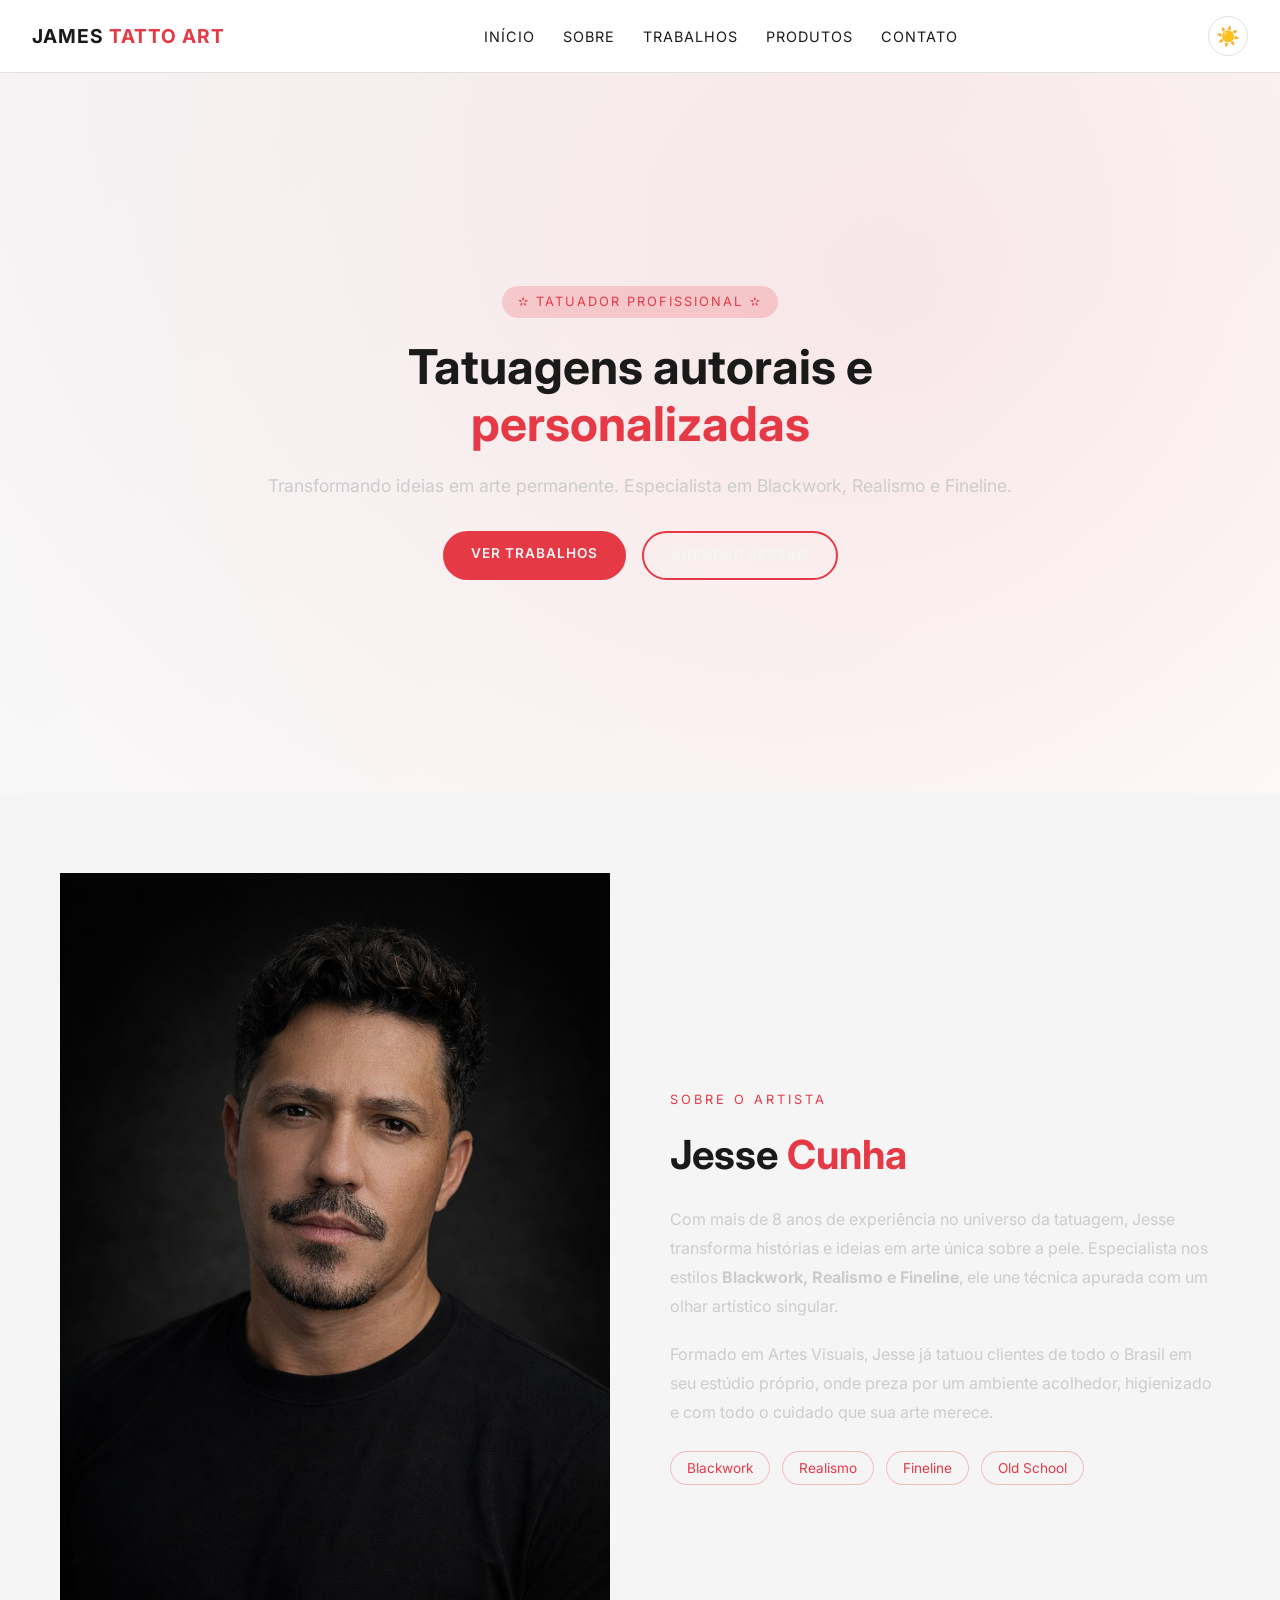
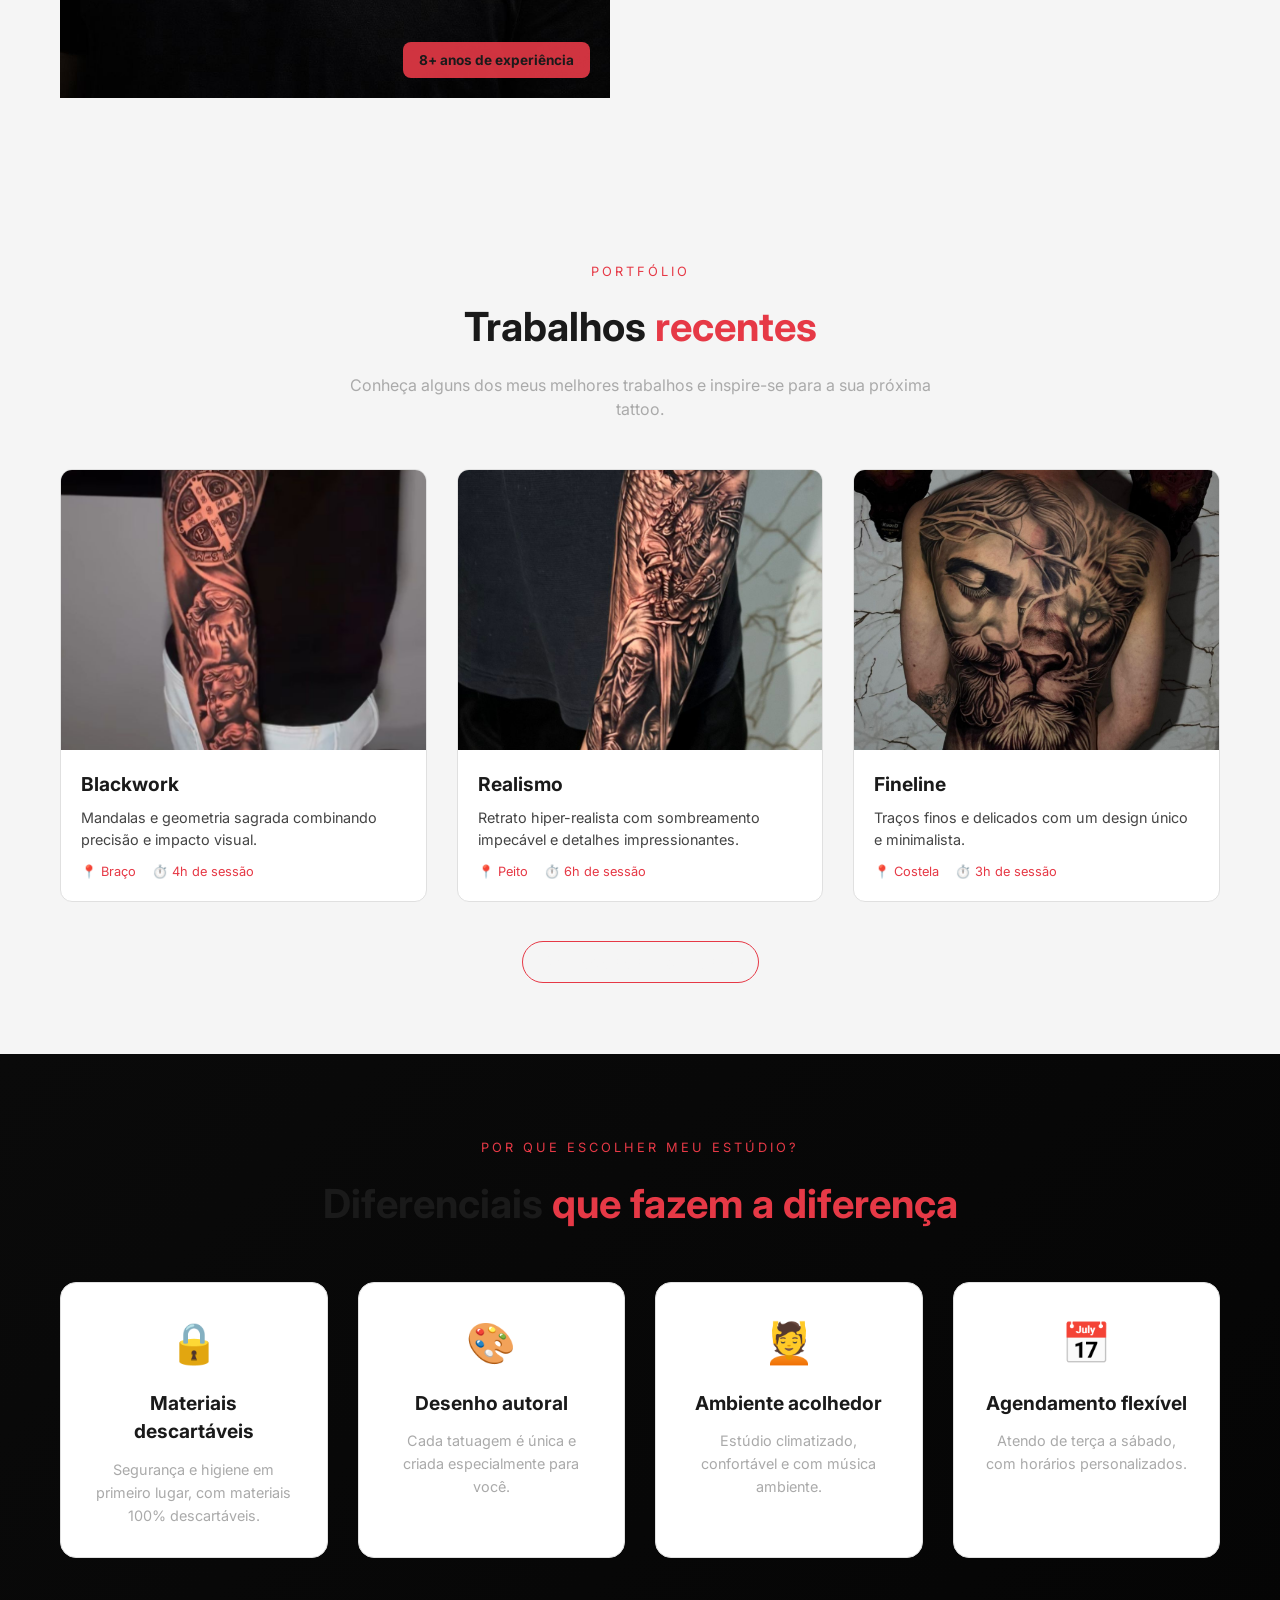
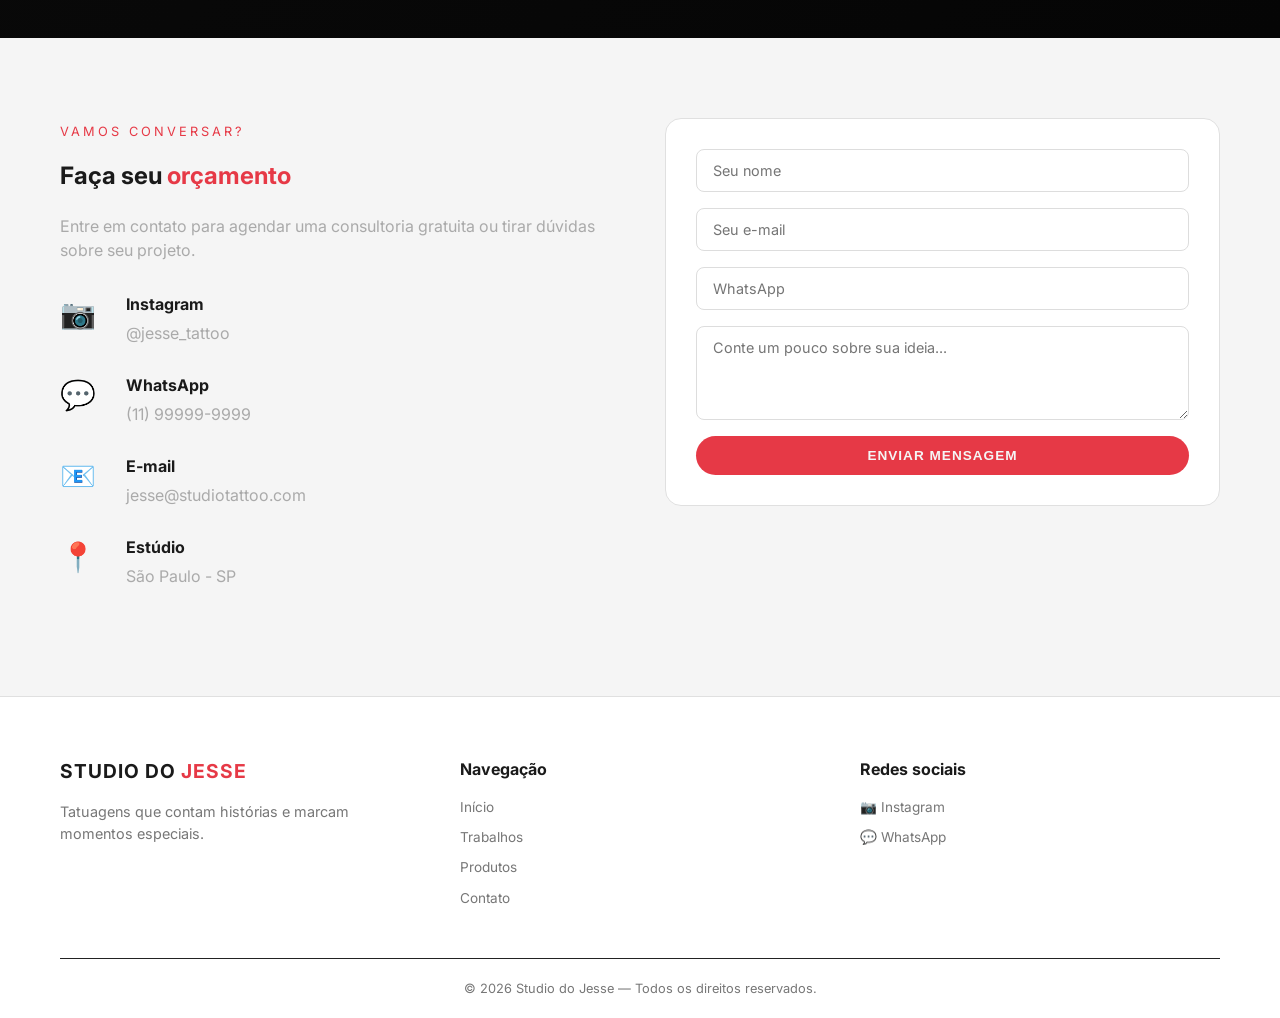
==== index.html @ f5952665 "Primeito site do Studio James" ====
<!DOCTYPE html>
<html lang="pt-BR">
<head>
  <meta charset="UTF-8" />
  <meta name="viewport" content="width=device-width, initial-scale=1.0" />
  <title>Studio do Jesse | Tatuagens Autorais</title>
  <link rel="stylesheet" href="style.css" />
  <link rel="preconnect" href="https://fonts.googleapis.com">
  <link rel="preconnect" href="https://fonts.gstatic.com" crossorigin>
  <link href="https://fonts.googleapis.com/css2?family=Inter:opsz,wght@14..32,300;14..32,400;14..32,600;14..32,700&display=swap" rel="stylesheet">
</head>
<body>
  <header class="header">
  <div class="logo">James <span>Tatto art</span></div>
  <nav class="nav">
    <a href="index.html">Início</a>
    <a href="sobre.html">Sobre</a>
    <a href="trabalhos.html">Trabalhos</a>
    <a href="produtos.html">Produtos</a>
    <a href="contato.html">Contato</a>
  </nav>
  <div class="theme-switch-wrapper">
    <button class="theme-toggle" id="theme-toggle">
      <span class="theme-icon">🌙</span>
    </button>
  </div>
  <button class="mobile-menu-btn">☰</button>
</header>

  <section class="hero">
    <div class="hero-overlay"></div>
    <div class="hero-content">
      <span class="hero-tag">✫ Tatuador Profissional ✫</span>
      <h1>Tatuagens autorais e <span class="highlight">personalizadas</span></h1>
      <p>Transformando ideias em arte permanente. Especialista em Blackwork, Realismo e Fineline.</p>
      <div class="hero-buttons">
        <a href="#trabalhos" class="btn btn-primary">Ver trabalhos</a>
        <a href="#contato" class="btn btn-secondary">Agendar sessão</a>
      </div>
    </div>
  </section>

  <section id="sobre" class="section sobre">
    <div class="container">
      <div class="sobre-grid">
        <div class="sobre-imagem">
          <img src="img/new/WhatsApp Image 2026-04-19 at 21.11.50.jpeg" alt="Jesse - Tatuador">
          <div class="experiencia-badge">8+ anos de experiência</div>
        </div>
        <div class="sobre-texto">
          <span class="section-tag">Sobre o artista</span>
          <h2>Jesse <span class="highlight">Cunha</span></h2>
          <p>Com mais de 8 anos de experiência no universo da tatuagem, Jesse transforma histórias e ideias em arte única sobre a pele. Especialista nos estilos <strong>Blackwork, Realismo e Fineline</strong>, ele une técnica apurada com um olhar artístico singular.</p>
          <p>Formado em Artes Visuais, Jesse já tatuou clientes de todo o Brasil em seu estúdio próprio, onde preza por um ambiente acolhedor, higienizado e com todo o cuidado que sua arte merece.</p>
          <div class="estilos">
            <span class="estilo-tag">Blackwork</span>
            <span class="estilo-tag">Realismo</span>
            <span class="estilo-tag">Fineline</span>
            <span class="estilo-tag">Old School</span>
          </div>
        </div>
      </div>
    </div>
  </section>

  <section id="trabalhos" class="section trabalhos">
    <div class="container">
      <div class="section-header">
        <span class="section-tag">Portfólio</span>
        <h2>Trabalhos <span class="highlight">recentes</span></h2>
        <p>Conheça alguns dos meus melhores trabalhos e inspire-se para a sua próxima tattoo.</p>
      </div>
      <div class="grid">
        <div class="card">
          <div class="card-image">
            <img src="img/WhatsApp Image 2026-04-19 at 20.57.22.jpeg" alt="Tatuagem Blackwork">
            <div class="card-overlay">
              <span>Ver detalhes →</span>
            </div>
          </div>
          <div class="card-content">
            <h3>Blackwork</h3>
            <p>Mandalas e geometria sagrada combinando precisão e impacto visual.</p>
            <div class="card-meta">
              <span>📍 Braço</span>
              <span>⏱️ 4h de sessão</span>
            </div>
          </div>
        </div>
        <div class="card">
          <div class="card-image">
            <img src="img/WhatsApp Image 2026-04-19 at 20.57.22 (2).jpeg" alt="Tatuagem Realismo">
            <div class="card-overlay">
              <span>Ver detalhes →</span>
            </div>
          </div>
          <div class="card-content">
            <h3>Realismo</h3>
            <p>Retrato hiper-realista com sombreamento impecável e detalhes impressionantes.</p>
            <div class="card-meta">
              <span>📍 Peito</span>
              <span>⏱️ 6h de sessão</span>
            </div>
          </div>
        </div>
        <div class="card">
          <div class="card-image">
            <img src="img/WhatsApp Image 2026-04-19 at 20.57.22 (4).jpeg" alt="Tatuagem Fineline">
            <div class="card-overlay">
              <span>Ver detalhes →</span>
            </div>
          </div>
          <div class="card-content">
            <h3>Fineline</h3>
            <p>Traços finos e delicados com um design único e minimalista.</p>
            <div class="card-meta">
              <span>📍 Costela</span>
              <span>⏱️ 3h de sessão</span>
            </div>
          </div>
        </div>
      </div>
      <div class="ver-mais">
        <a href="trabalhos.html" class="btn-outline">Ver todos os trabalhos →</a>
      </div>
    </div>
  </section>

  <section class="diferenciais">
    <div class="container">
      <div class="section-header">
        <span class="section-tag">Por que escolher meu estúdio?</span>
        <h2>Diferenciais <span class="highlight">que fazem a diferença</span></h2>
      </div>
      <div class="diferenciais-grid">
        <div class="diferencial">
          <div class="diferencial-icon">🔒</div>
          <h3>Materiais descartáveis</h3>
          <p>Segurança e higiene em primeiro lugar, com materiais 100% descartáveis.</p>
        </div>
        <div class="diferencial">
          <div class="diferencial-icon">🎨</div>
          <h3>Desenho autoral</h3>
          <p>Cada tatuagem é única e criada especialmente para você.</p>
        </div>
        <div class="diferencial">
          <div class="diferencial-icon">💆</div>
          <h3>Ambiente acolhedor</h3>
          <p>Estúdio climatizado, confortável e com música ambiente.</p>
        </div>
        <div class="diferencial">
          <div class="diferencial-icon">📅</div>
          <h3>Agendamento flexível</h3>
          <p>Atendo de terça a sábado, com horários personalizados.</p>
        </div>
      </div>
    </div>
  </section>

  <section id="contato" class="section contato">
    <div class="container">
      <div class="contato-grid">
        <div class="contato-info">
          <span class="section-tag">Vamos conversar?</span>
          <h2>Faça seu <span class="highlight">orçamento</span></h2>
          <p>Entre em contato para agendar uma consultoria gratuita ou tirar dúvidas sobre seu projeto.</p>
          <ul class="contato-lista">
            <li>
              <span class="contato-icone">📷</span>
              <div>
                <strong>Instagram</strong>
                <a href="#">@jesse_tattoo</a>
              </div>
            </li>
            <li>
              <span class="contato-icone">💬</span>
              <div>
                <strong>WhatsApp</strong>
                <a href="#">(11) 99999-9999</a>
              </div>
            </li>
            <li>
              <span class="contato-icone">📧</span>
              <div>
                <strong>E-mail</strong>
                <a href="#">jesse@studiotattoo.com</a>
              </div>
            </li>
            <li>
              <span class="contato-icone">📍</span>
              <div>
                <strong>Estúdio</strong>
                <span>São Paulo - SP</span>
              </div>
            </li>
          </ul>
        </div>
        <div class="contato-form">
          <form action="#" method="POST">
            <input type="text" placeholder="Seu nome" required>
            <input type="email" placeholder="Seu e-mail" required>
            <input type="tel" placeholder="WhatsApp">
            <textarea rows="4" placeholder="Conte um pouco sobre sua ideia..."></textarea>
            <button type="submit" class="btn btn-primary">Enviar mensagem</button>
          </form>
        </div>
      </div>
    </div>
  </section>

  <footer class="footer">
    <div class="container">
      <div class="footer-content">
        <div class="footer-logo">
          <div class="logo">Studio do <span>Jesse</span></div>
          <p>Tatuagens que contam histórias e marcam momentos especiais.</p>
        </div>
        <div class="footer-links">
          <h4>Navegação</h4>
          <a href="index.html">Início</a>
          <a href="trabalhos.html">Trabalhos</a>
          <a href="produtos.html">Produtos</a>
          <a href="contato.html">Contato</a>
        </div>
        <div class="footer-social">
          <h4>Redes sociais</h4>
          <div class="social-icons">
            <a href="#">📷 Instagram</a>
            <a href="#">💬 WhatsApp</a>
          </div>
        </div>
      </div>
      <div class="footer-bottom">
        <p>© <span id="year"></span> Studio do Jesse — Todos os direitos reservados.</p>
      </div>
    </div>
  </footer>

  <script src="script.js"></script>
</body>
</html>
---- style.css ----
* {
  margin: 0;
  padding: 0;
  box-sizing: border-box;
}

body {
  font-family: 'Inter', system-ui, -apple-system, BlinkMacSystemFont, "Segoe UI", sans-serif;
  background: #050505;
  color: #f5f5f5;
  line-height: 1.5;
}

/* Container padrão */
.container {
  max-width: 1200px;
  margin: 0 auto;
  padding: 0 20px;
}

/* Header */
.header {
  position: sticky;
  top: 0;
  z-index: 10;
  display: flex;
  justify-content: space-between;
  align-items: center;
  padding: 16px 32px;
  background: rgba(5, 5, 5, 0.95);
  backdrop-filter: blur(10px);
  border-bottom: 1px solid #222;
}

.logo {
  font-weight: 700;
  font-size: 1.2rem;
  letter-spacing: 1px;
  text-transform: uppercase;
}

.logo span {
  color: #e63946;
}

.nav a {
  margin-left: 24px;
  text-decoration: none;
  color: #f5f5f5;
  font-size: 0.9rem;
  text-transform: uppercase;
  letter-spacing: 1px;
  transition: color 0.3s ease;
}

.nav a:hover {
  color: #e63946;
}

.mobile-menu-btn {
  display: none;
  background: none;
  border: none;
  color: white;
  font-size: 1.5rem;
  cursor: pointer;
}

/* Hero Section */
.hero {
  min-height: 80vh;
  display: flex;
  align-items: center;
  justify-content: center;
  position: relative;
  background: linear-gradient(135deg, #0a0a0a 0%, #050505 100%);
  position: relative;
  overflow: hidden;
}

.hero-overlay {
  position: absolute;
  top: 0;
  left: 0;
  right: 0;
  bottom: 0;
  background: radial-gradient(circle at 70% 30%, rgba(230, 57, 70, 0.1), transparent);
}

.hero-content {
  position: relative;
  max-width: 800px;
  text-align: center;
  padding: 40px 20px;
  z-index: 1;
}

.hero-tag {
  display: inline-block;
  background: rgba(230, 57, 70, 0.2);
  color: #e63946;
  padding: 6px 16px;
  border-radius: 50px;
  font-size: 0.8rem;
  text-transform: uppercase;
  letter-spacing: 2px;
  margin-bottom: 20px;
}

.hero h1 {
  font-size: 3rem;
  margin-bottom: 20px;
  line-height: 1.2;
}

.highlight {
  color: #e63946;
}

.hero p {
  font-size: 1.1rem;
  color: #ccc;
  margin-bottom: 32px;
}

.hero-buttons {
  display: flex;
  gap: 16px;
  justify-content: center;
  flex-wrap: wrap;
}

.btn {
  display: inline-block;
  padding: 12px 28px;
  border-radius: 999px;
  text-decoration: none;
  font-weight: 600;
  letter-spacing: 1px;
  text-transform: uppercase;
  font-size: 0.85rem;
  transition: all 0.3s ease;
  cursor: pointer;
  border: none;
}

.btn-primary {
  background: #e63946;
  color: #f5f5f5;
}

.btn-primary:hover {
  background: #ff4b5a;
  transform: translateY(-2px);
}

.btn-secondary {
  background: transparent;
  color: #f5f5f5;
  border: 2px solid #e63946;
}

.btn-secondary:hover {
  background: rgba(230, 57, 70, 0.1);
  transform: translateY(-2px);
}

.btn-outline {
  background: transparent;
  color: #f5f5f5;
  border: 1px solid #e63946;
  padding: 10px 24px;
  border-radius: 999px;
  text-decoration: none;
  transition: all 0.3s ease;
}

.btn-outline:hover {
  background: #e63946;
  color: white;
}

/* Sections */
.section {
  padding: 80px 0;
}

.section-tag {
  display: inline-block;
  color: #e63946;
  font-size: 0.8rem;
  text-transform: uppercase;
  letter-spacing: 3px;
  margin-bottom: 16px;
}

.section-header {
  text-align: center;
  margin-bottom: 48px;
}

.section-header h2 {
  font-size: 2.5rem;
  margin-bottom: 16px;
}

.section-header p {
  color: #aaa;
  max-width: 600px;
  margin: 0 auto;
}

/* Sobre Section */
.sobre-grid {
  display: flex;
  align-items: center;
  gap: 60px;
  flex-wrap: wrap;
}

.sobre-imagem {
  flex: 1;
  position: relative;
  min-width: 300px;
}

.sobre-imagem img {
  width: 100%;
  height: auto;
  object-fit: cover;
  display: block;
}

.experiencia-badge {
  position: absolute;
  bottom: 20px;
  right: 20px;
  background: rgba(230, 57, 70, 0.9);
  padding: 8px 16px;
  border-radius: 8px;
  font-size: 0.85rem;
  font-weight: bold;
}

.sobre-texto {
  flex: 1;
  min-width: 300px;
}

.sobre-texto h2 {
  font-size: 2.5rem;
  margin-bottom: 20px;
}

.sobre-texto p {
  color: #ccc;
  line-height: 1.8;
  margin-bottom: 20px;
}

.estilos {
  display: flex;
  flex-wrap: wrap;
  gap: 12px;
  margin-top: 24px;
}

.estilo-tag {
  background: rgba(255, 255, 255, 0.05);
  padding: 6px 16px;
  border-radius: 50px;
  font-size: 0.85rem;
  color: #e63946;
  border: 1px solid rgba(230, 57, 70, 0.3);
}

/* Trabalhos Section */
.grid {
  display: grid;
  grid-template-columns: repeat(auto-fit, minmax(320px, 1fr));
  gap: 30px;
  margin-top: 24px;
}

.card {
  background: #111;
  border-radius: 12px;
  overflow: hidden;
  border: 1px solid #222;
  transition: transform 0.3s ease, box-shadow 0.3s ease;
}

.card:hover {
  transform: translateY(-5px);
  box-shadow: 0 15px 35px rgba(0, 0, 0, 0.5);
  border-color: #e63946;
}

.card-image {
  position: relative;
  overflow: hidden;
  height: 280px;
}

.card-image img {
  width: 100%;
  height: 100%;
  object-fit: cover;
  transition: transform 0.5s ease;
}

.card:hover .card-image img {
  transform: scale(1.05);
}

.card-overlay {
  position: absolute;
  top: 0;
  left: 0;
  right: 0;
  bottom: 0;
  background: rgba(230, 57, 70, 0.8);
  display: flex;
  align-items: center;
  justify-content: center;
  opacity: 0;
  transition: opacity 0.3s ease;
}

.card:hover .card-overlay {
  opacity: 1;
}

.card-overlay span {
  color: white;
  font-weight: bold;
  transform: translateY(20px);
  transition: transform 0.3s ease;
}

.card:hover .card-overlay span {
  transform: translateY(0);
}

.card-content {
  padding: 20px;
}

.card-content h3 {
  font-size: 1.2rem;
  margin-bottom: 8px;
}

.card-content p {
  color: #aaa;
  font-size: 0.9rem;
  margin-bottom: 12px;
}

.card-meta {
  display: flex;
  gap: 16px;
  font-size: 0.8rem;
  color: #e63946;
}

.ver-mais {
  text-align: center;
  margin-top: 48px;
}

/* Diferenciais Section */
.diferenciais {
  background: linear-gradient(135deg, #0a0a0a 0%, #050505 100%);
  padding: 80px 0;
}

.diferenciais-grid {
  display: grid;
  grid-template-columns: repeat(auto-fit, minmax(250px, 1fr));
  gap: 30px;
  margin-top: 48px;
}

.diferencial {
  text-align: center;
  padding: 30px;
  background: rgba(255, 255, 255, 0.03);
  border-radius: 16px;
  transition: transform 0.3s ease;
}

.diferencial:hover {
  transform: translateY(-5px);
  background: rgba(255, 255, 255, 0.05);
}

.diferencial-icon {
  font-size: 2.5rem;
  margin-bottom: 16px;
}

.diferencial h3 {
  font-size: 1.2rem;
  margin-bottom: 12px;
}

.diferencial p {
  color: #aaa;
  font-size: 0.9rem;
  line-height: 1.6;
}

/* Contato Section */
.contato-grid {
  display: grid;
  grid-template-columns: 1fr 1fr;
  gap: 50px;
  align-items: start;
}

.contato-info h2 {
  font-size: 2rem;
  margin-bottom: 20px;
}

.contato-info > p {
  color: #aaa;
  margin-bottom: 30px;
}

.contato-lista {
  list-style: none;
}

.contato-lista li {
  display: flex;
  align-items: center;
  gap: 16px;
  margin-bottom: 24px;
}

.contato-icone {
  font-size: 1.5rem;
}

.contato-lista strong {
  display: block;
  margin-bottom: 4px;
}

.contato-lista a,
.contato-lista span {
  color: #aaa;
  text-decoration: none;
  transition: color 0.3s ease;
}

.contato-lista a:hover {
  color: #e63946;
}

.contato-form {
  background: #111;
  padding: 30px;
  border-radius: 16px;
  border: 1px solid #222;
}

.contato-form form {
  display: flex;
  flex-direction: column;
  gap: 16px;
}

.contato-form input,
.contato-form textarea {
  background: #1a1a1a;
  border: 1px solid #333;
  padding: 12px 16px;
  border-radius: 8px;
  color: white;
  font-family: inherit;
  font-size: 0.9rem;
}

.contato-form input:focus,
.contato-form textarea:focus {
  outline: none;
  border-color: #e63946;
}

.contato-form textarea {
  resize: vertical;
}

/* Footer */
.footer {
  background: #0a0a0a;
  border-top: 1px solid #222;
  padding: 60px 0 20px;
}

.footer-content {
  display: grid;
  grid-template-columns: repeat(auto-fit, minmax(250px, 1fr));
  gap: 40px;
  margin-bottom: 40px;
}

.footer-logo .logo {
  margin-bottom: 16px;
}

.footer-logo p {
  color: #777;
  font-size: 0.9rem;
}

.footer-links h4,
.footer-social h4 {
  margin-bottom: 16px;
  font-size: 1rem;
}

.footer-links a,
.footer-social a {
  display: block;
  color: #777;
  text-decoration: none;
  margin-bottom: 10px;
  font-size: 0.85rem;
  transition: color 0.3s ease;
}

.footer-links a:hover,
.footer-social a:hover {
  color: #e63946;
}

.footer-bottom {
  text-align: center;
  padding-top: 20px;
  border-top: 1px solid #222;
  color: #777;
  font-size: 0.8rem;
}

/* Responsivo */
@media (max-width: 768px) {
  .nav {
    display: none;
  }
  
  .mobile-menu-btn {
    display: block;
  }
  
  .hero h1 {
    font-size: 2rem;
  }
  
  .section-header h2 {
    font-size: 1.8rem;
  }
  
  .sobre-grid {
    flex-direction: column;
  }
  
  .contato-grid {
    grid-template-columns: 1fr;
  }
  
  .grid {
    grid-template-columns: 1fr;
  }
  
  .hero-buttons {
    flex-direction: column;
    align-items: center;
  }
  
  .btn {
    width: 100%;
    max-width: 250px;
    text-align: center;
  }
}

@media (max-width: 480px) {
  .section {
    padding: 50px 0;
  }
  
  .hero h1 {
    font-size: 1.5rem;
  }
  
  .sobre-texto h2 {
    font-size: 1.8rem;
  }
}

/* Estilos específicos para produtos */
.produto-card {
  display: flex;
  flex-direction: column;
}

.produto-preco {
  margin: 12px 0;
  padding: 8px 0;
  border-top: 1px solid #222;
  border-bottom: 1px solid #222;
}

.preco {
  font-size: 1.5rem;
  font-weight: bold;
  color: #e63946;
  display: block;
}

.parcelamento {
  font-size: 0.8rem;
  color: #888;
}

.btn-comprar {
  width: 100%;
  margin-top: 12px;
  background: #e63946;
}

.btn-comprar:hover {
  background: #ff4b5a;
}

/* Ajuste para as imagens dos produtos */
.produto-card .card-image {
  height: 280px;
}

.produto-card .card-image img {
  object-fit: cover;
}

/* Estilos específicos para contato */
.contato-info h2,
.contato-form h3 {
  margin-bottom: 20px;
  font-size: 1.5rem;
}

.contato-lista li {
  display: flex;
  align-items: flex-start;
  gap: 16px;
  margin-bottom: 28px;
}

.contato-icone {
  font-size: 1.8rem;
  min-width: 50px;
}

.contato-lista strong {
  display: block;
  margin-bottom: 5px;
  font-size: 1rem;
}

.contato-lista a,
.contato-lista span {
  color: #aaa;
  text-decoration: none;
  transition: color 0.3s ease;
}

.contato-lista a:hover {
  color: #e63946;
}

.contato-detalhe {
  font-size: 0.75rem;
  color: #e63946;
  display: block;
  margin-top: 4px;
}

.horario-funcionamento,
.redes-sociais {
  margin-top: 30px;
  padding: 20px;
  background: rgba(255, 255, 255, 0.03);
  border-radius: 12px;
}

.horario-funcionamento h3,
.redes-sociais h3 {
  font-size: 1.1rem;
  margin-bottom: 15px;
  color: #e63946;
}

.horario-funcionamento ul {
  list-style: none;
}

.horario-funcionamento li {
  display: flex;
  justify-content: space-between;
  padding: 8px 0;
  border-bottom: 1px solid #222;
}

.horario-funcionamento li span {
  font-weight: bold;
  color: #fff;
}

.social-links {
  display: flex;
  gap: 15px;
  flex-wrap: wrap;
}

.social-link {
  display: inline-block;
  padding: 8px 16px;
  background: rgba(230, 57, 70, 0.1);
  border-radius: 8px;
  text-decoration: none;
  color: #f5f5f5;
  transition: all 0.3s ease;
}

.social-link:hover {
  background: #e63946;
  transform: translateY(-2px);
}

/* Mapa */
.mapa-container {
  margin-top: 60px;
}

.mapa-container h3 {
  text-align: center;
  margin-bottom: 20px;
  font-size: 1.3rem;
}

.mapa {
  border-radius: 16px;
  overflow: hidden;
  border: 1px solid #222;
}

.mapa-nota {
  text-align: center;
  margin-top: 12px;
  color: #888;
  font-size: 0.85rem;
}

/* Formulário */
.contato-form select {
  background: #1a1a1a;
  border: 1px solid #333;
  padding: 12px 16px;
  border-radius: 8px;
  color: white;
  font-family: inherit;
  font-size: 0.9rem;
  cursor: pointer;
}

.contato-form select option {
  background: #1a1a1a;
}

/* Responsivo para contato */
@media (max-width: 768px) {
  .horario-funcionamento li {
    flex-direction: column;
    gap: 5px;
  }
  
  .social-links {
    justify-content: center;
  }
  
  .mapa iframe {
    height: 250px;
  }
}

/* Menu mobile */
.mobile-menu-btn {
  display: none;
  background: none;
  border: none;
  color: white;
  font-size: 1.8rem;
  cursor: pointer;
  z-index: 100;
}

@media (max-width: 768px) {
  .mobile-menu-btn {
    display: block;
  }
  
  .nav {
    position: fixed;
    top: 0;
    right: -100%;
    width: 70%;
    max-width: 300px;
    height: 100vh;
    background: #0a0a0a;
    backdrop-filter: blur(10px);
    flex-direction: column;
    justify-content: center;
    align-items: center;
    gap: 30px;
    transition: right 0.3s ease;
    z-index: 99;
    border-left: 1px solid #222;
  }
  
  .nav.active {
    right: 0;
  }
  
  .nav a {
    margin: 0;
    font-size: 1.2rem;
  }
}

/* ==================== TEMAS APLICANDO O MODO DARK ==================== */
:root {
  /* Tema Escuro (padrão) */
  --bg-primary: #050505;
  --bg-secondary: #111;
  --bg-card: #111;
  --bg-header: rgba(5, 5, 5, 0.95);
  --text-primary: #f5f5f5;
  --text-secondary: #ccc;
  --text-muted: #777;
  --border: #222;
  --card-hover: #1a1a1a;
  --input-bg: #1a1a1a;
  --input-border: #333;
}

[data-theme="light"] {
  /* Tema Claro */
  --bg-primary: #f5f5f5;
  --bg-secondary: #ffffff;
  --bg-card: #ffffff;
  --bg-header: rgba(255, 255, 255, 0.95);
  --text-primary: #1a1a1a;
  --text-secondary: #444;
  --text-muted: #666;
  --border: #e0e0e0;
  --card-hover: #f0f0f0;
  --input-bg: #ffffff;
  --input-border: #ddd;
}

/* Aplicando as variáveis */
body {
  background: var(--bg-primary);
  color: var(--text-primary);
  transition: background-color 0.3s ease, color 0.3s ease;
}

.header {
  background: var(--bg-header);
  border-bottom: 1px solid var(--border);
}

.nav a {
  color: var(--text-primary);
}

.card {
  background: var(--bg-card);
  border: 1px solid var(--border);
}

.card p {
  color: var(--text-secondary);
}

.contato-form,
.diferencial,
.horario-funcionamento,
.redes-sociais {
  background: var(--bg-secondary);
  border: 1px solid var(--border);
}

.contato-form input,
.contato-form textarea,
.contato-form select {
  background: var(--input-bg);
  border: 1px solid var(--input-border);
  color: var(--text-primary);
}

.footer {
  background: var(--bg-secondary);
  border-top: 1px solid var(--border);
}

.hero {
  background: linear-gradient(135deg, var(--bg-primary) 0%, var(--bg-secondary) 100%);
}

/* Aplicando cores e tema nos botões */

/* Botão de alternar tema */
.theme-switch-wrapper {
  display: flex;
  align-items: center;
  margin-left: 16px;
}

.theme-toggle {
  background: var(--bg-secondary);
  border: 1px solid var(--border);
  border-radius: 50%;
  width: 40px;
  height: 40px;
  cursor: pointer;
  display: flex;
  align-items: center;
  justify-content: center;
  transition: all 0.3s ease;
  font-size: 1.2rem;
}

.theme-toggle:hover {
  transform: scale(1.1);
  border-color: #e63946;
}

.theme-icon {
  display: inline-block;
}

/* Ajuste para mobile */
@media (max-width: 768px) {
  .theme-switch-wrapper {
    margin-left: auto;
    margin-right: 10px;
  }
  
  .theme-toggle {
    width: 35px;
    height: 35px;
    font-size: 1rem;
  }
}
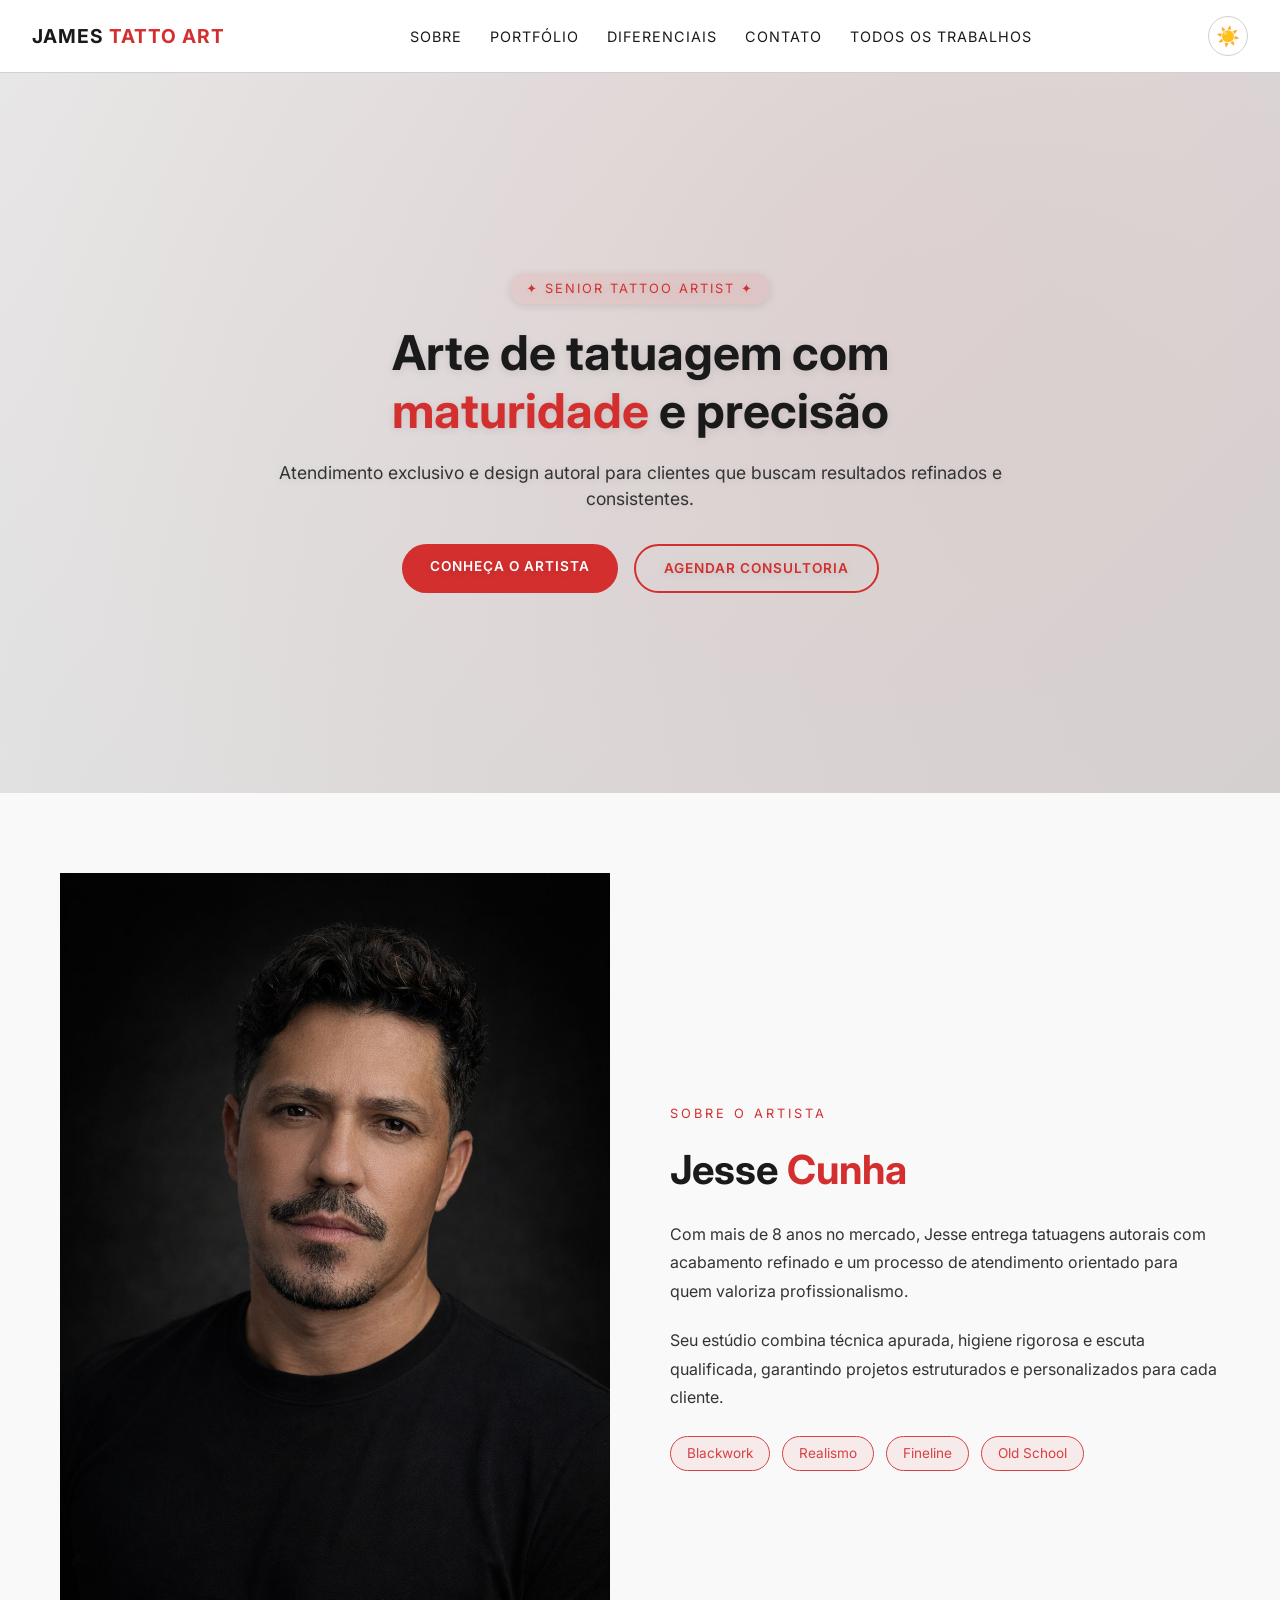
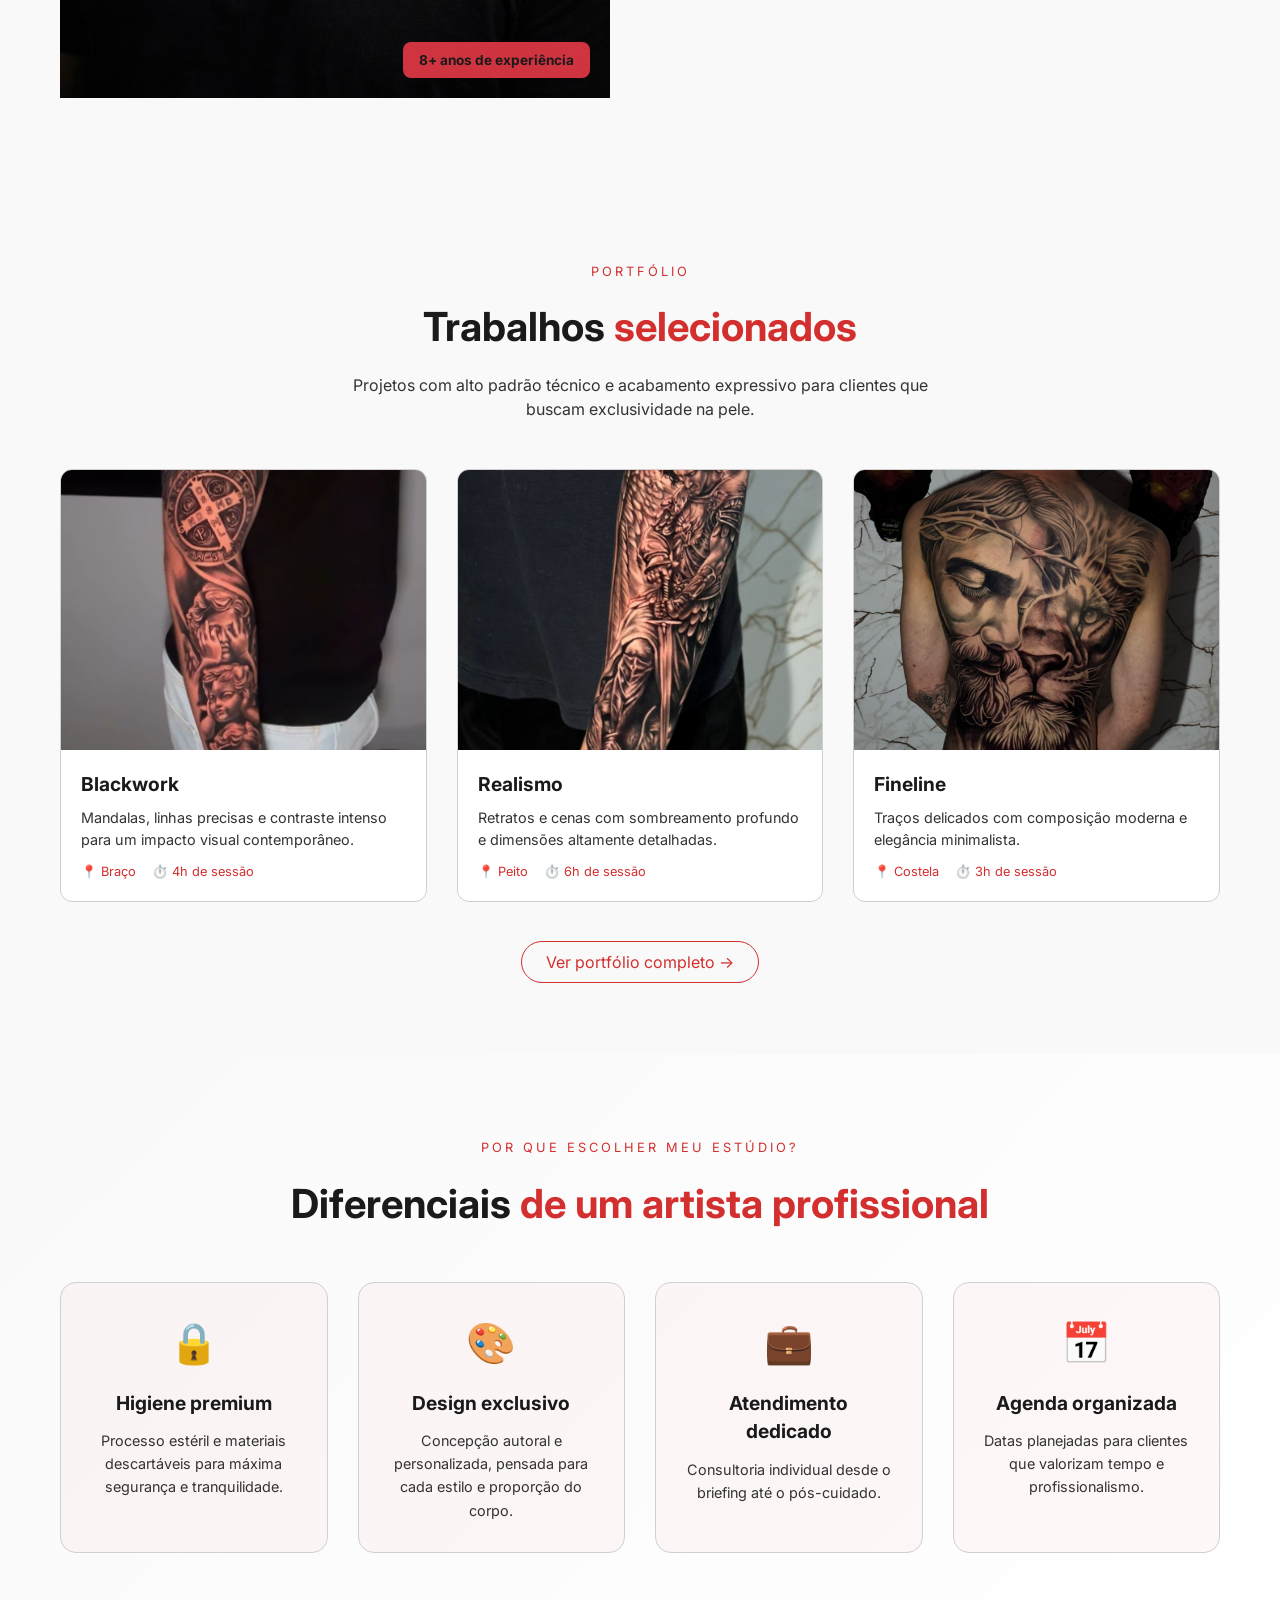
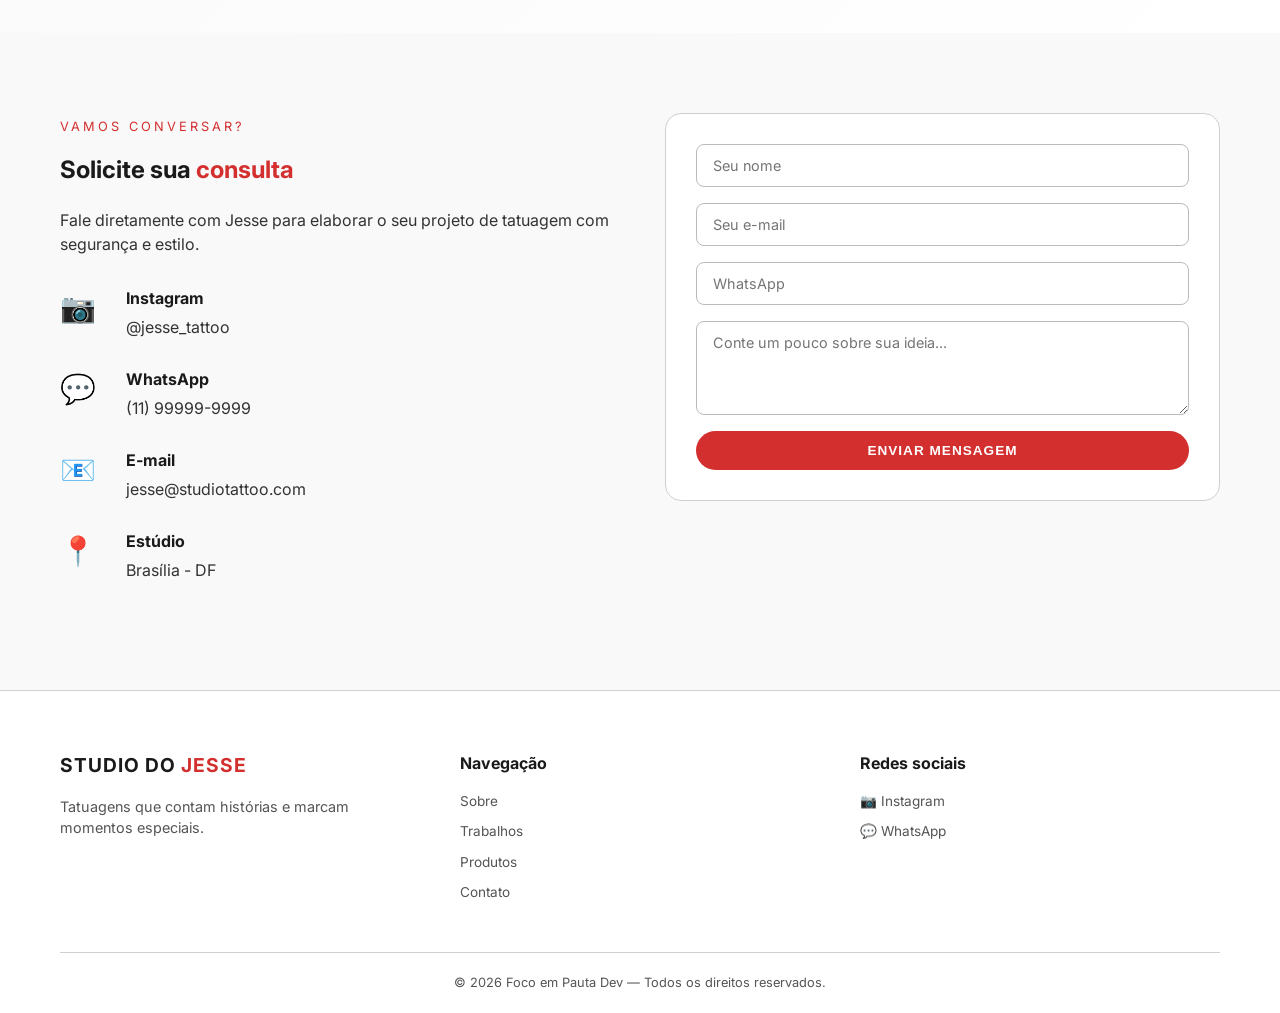
==== commit f97fec06: "Consertei o modo claro, adicionei mais fotos e corrigi o texto da página sobre. O site agora tem um " ====
--- a/index.html
+++ b/index.html
@@ -3,7 +3,7 @@
 <head>
   <meta charset="UTF-8" />
   <meta name="viewport" content="width=device-width, initial-scale=1.0" />
-  <title>Studio do Jesse | Tatuagens Autorais</title>
+  <title>James Tatto Art | Tattoo Studio</title>
   <link rel="stylesheet" href="style.css" />
   <link rel="preconnect" href="https://fonts.googleapis.com">
   <link rel="preconnect" href="https://fonts.gstatic.com" crossorigin>
@@ -11,202 +11,204 @@
 </head>
 <body>
   <header class="header">
-  <div class="logo">James <span>Tatto art</span></div>
-  <nav class="nav">
-    <a href="index.html">Início</a>
-    <a href="sobre.html">Sobre</a>
-    <a href="trabalhos.html">Trabalhos</a>
-    <a href="produtos.html">Produtos</a>
-    <a href="contato.html">Contato</a>
-  </nav>
-  <div class="theme-switch-wrapper">
-    <button class="theme-toggle" id="theme-toggle">
-      <span class="theme-icon">🌙</span>
-    </button>
-  </div>
-  <button class="mobile-menu-btn">☰</button>
-</header>
-
-  <section class="hero">
-    <div class="hero-overlay"></div>
-    <div class="hero-content">
-      <span class="hero-tag">✫ Tatuador Profissional ✫</span>
-      <h1>Tatuagens autorais e <span class="highlight">personalizadas</span></h1>
-      <p>Transformando ideias em arte permanente. Especialista em Blackwork, Realismo e Fineline.</p>
-      <div class="hero-buttons">
-        <a href="#trabalhos" class="btn btn-primary">Ver trabalhos</a>
-        <a href="#contato" class="btn btn-secondary">Agendar sessão</a>
-      </div>
+    <div class="logo">James <span>Tatto art</span></div>
+    <nav class="nav">
+      <a href="#sobre">Sobre</a>
+      <a href="#trabalhos">Portfólio</a>
+      <a href="#diferenciais">Diferenciais</a>
+      <a href="#contato">Contato</a>
+      <a href="trabalhos.html">Todos os trabalhos</a>
+    </nav>
+    <div class="theme-switch-wrapper">
+      <button class="theme-toggle" id="theme-toggle">
+        <span class="theme-icon">🌙</span>
+      </button>
     </div>
-  </section>
-
-  <section id="sobre" class="section sobre">
-    <div class="container">
-      <div class="sobre-grid">
-        <div class="sobre-imagem">
-          <img src="img/new/WhatsApp Image 2026-04-19 at 21.11.50.jpeg" alt="Jesse - Tatuador">
-          <div class="experiencia-badge">8+ anos de experiência</div>
-        </div>
-        <div class="sobre-texto">
-          <span class="section-tag">Sobre o artista</span>
-          <h2>Jesse <span class="highlight">Cunha</span></h2>
-          <p>Com mais de 8 anos de experiência no universo da tatuagem, Jesse transforma histórias e ideias em arte única sobre a pele. Especialista nos estilos <strong>Blackwork, Realismo e Fineline</strong>, ele une técnica apurada com um olhar artístico singular.</p>
-          <p>Formado em Artes Visuais, Jesse já tatuou clientes de todo o Brasil em seu estúdio próprio, onde preza por um ambiente acolhedor, higienizado e com todo o cuidado que sua arte merece.</p>
-          <div class="estilos">
-            <span class="estilo-tag">Blackwork</span>
-            <span class="estilo-tag">Realismo</span>
-            <span class="estilo-tag">Fineline</span>
-            <span class="estilo-tag">Old School</span>
-          </div>
-        </div>
-      </div>
-    </div>
-  </section>
-
-  <section id="trabalhos" class="section trabalhos">
-    <div class="container">
-      <div class="section-header">
-        <span class="section-tag">Portfólio</span>
-        <h2>Trabalhos <span class="highlight">recentes</span></h2>
-        <p>Conheça alguns dos meus melhores trabalhos e inspire-se para a sua próxima tattoo.</p>
-      </div>
-      <div class="grid">
-        <div class="card">
-          <div class="card-image">
-            <img src="img/WhatsApp Image 2026-04-19 at 20.57.22.jpeg" alt="Tatuagem Blackwork">
-            <div class="card-overlay">
-              <span>Ver detalhes →</span>
-            </div>
-          </div>
-          <div class="card-content">
-            <h3>Blackwork</h3>
-            <p>Mandalas e geometria sagrada combinando precisão e impacto visual.</p>
-            <div class="card-meta">
-              <span>📍 Braço</span>
-              <span>⏱️ 4h de sessão</span>
-            </div>
-          </div>
-        </div>
-        <div class="card">
-          <div class="card-image">
-            <img src="img/WhatsApp Image 2026-04-19 at 20.57.22 (2).jpeg" alt="Tatuagem Realismo">
-            <div class="card-overlay">
-              <span>Ver detalhes →</span>
-            </div>
-          </div>
-          <div class="card-content">
-            <h3>Realismo</h3>
-            <p>Retrato hiper-realista com sombreamento impecável e detalhes impressionantes.</p>
-            <div class="card-meta">
-              <span>📍 Peito</span>
-              <span>⏱️ 6h de sessão</span>
-            </div>
-          </div>
-        </div>
-        <div class="card">
-          <div class="card-image">
-            <img src="img/WhatsApp Image 2026-04-19 at 20.57.22 (4).jpeg" alt="Tatuagem Fineline">
-            <div class="card-overlay">
-              <span>Ver detalhes →</span>
-            </div>
-          </div>
-          <div class="card-content">
-            <h3>Fineline</h3>
-            <p>Traços finos e delicados com um design único e minimalista.</p>
-            <div class="card-meta">
-              <span>📍 Costela</span>
-              <span>⏱️ 3h de sessão</span>
-            </div>
-          </div>
-        </div>
-      </div>
-      <div class="ver-mais">
-        <a href="trabalhos.html" class="btn-outline">Ver todos os trabalhos →</a>
-      </div>
-    </div>
-  </section>
-
-  <section class="diferenciais">
-    <div class="container">
-      <div class="section-header">
-        <span class="section-tag">Por que escolher meu estúdio?</span>
-        <h2>Diferenciais <span class="highlight">que fazem a diferença</span></h2>
-      </div>
-      <div class="diferenciais-grid">
-        <div class="diferencial">
-          <div class="diferencial-icon">🔒</div>
-          <h3>Materiais descartáveis</h3>
-          <p>Segurança e higiene em primeiro lugar, com materiais 100% descartáveis.</p>
-        </div>
-        <div class="diferencial">
-          <div class="diferencial-icon">🎨</div>
-          <h3>Desenho autoral</h3>
-          <p>Cada tatuagem é única e criada especialmente para você.</p>
-        </div>
-        <div class="diferencial">
-          <div class="diferencial-icon">💆</div>
-          <h3>Ambiente acolhedor</h3>
-          <p>Estúdio climatizado, confortável e com música ambiente.</p>
-        </div>
-        <div class="diferencial">
-          <div class="diferencial-icon">📅</div>
-          <h3>Agendamento flexível</h3>
-          <p>Atendo de terça a sábado, com horários personalizados.</p>
-        </div>
-      </div>
-    </div>
-  </section>
-
-  <section id="contato" class="section contato">
-    <div class="container">
-      <div class="contato-grid">
-        <div class="contato-info">
-          <span class="section-tag">Vamos conversar?</span>
-          <h2>Faça seu <span class="highlight">orçamento</span></h2>
-          <p>Entre em contato para agendar uma consultoria gratuita ou tirar dúvidas sobre seu projeto.</p>
-          <ul class="contato-lista">
-            <li>
-              <span class="contato-icone">📷</span>
-              <div>
-                <strong>Instagram</strong>
-                <a href="#">@jesse_tattoo</a>
-              </div>
-            </li>
-            <li>
-              <span class="contato-icone">💬</span>
-              <div>
-                <strong>WhatsApp</strong>
-                <a href="#">(11) 99999-9999</a>
-              </div>
-            </li>
-            <li>
-              <span class="contato-icone">📧</span>
-              <div>
-                <strong>E-mail</strong>
-                <a href="#">jesse@studiotattoo.com</a>
-              </div>
-            </li>
-            <li>
-              <span class="contato-icone">📍</span>
-              <div>
-                <strong>Estúdio</strong>
-                <span>São Paulo - SP</span>
-              </div>
-            </li>
-          </ul>
-        </div>
-        <div class="contato-form">
-          <form action="#" method="POST">
-            <input type="text" placeholder="Seu nome" required>
-            <input type="email" placeholder="Seu e-mail" required>
-            <input type="tel" placeholder="WhatsApp">
-            <textarea rows="4" placeholder="Conte um pouco sobre sua ideia..."></textarea>
-            <button type="submit" class="btn btn-primary">Enviar mensagem</button>
-          </form>
-        </div>
-      </div>
-    </div>
-  </section>
+    <button class="mobile-menu-btn">☰</button>
+  </header>
+
+  <main>
+    <section class="hero">
+      <div class="hero-overlay"></div>
+      <div class="hero-content">
+        <span class="hero-tag">✦ Senior Tattoo Artist ✦</span>
+        <h1>Arte de tatuagem com <span class="highlight">maturidade</span> e precisão</h1>
+        <p>Atendimento exclusivo e design autoral para clientes que buscam resultados refinados e consistentes.</p>
+        <div class="hero-buttons">
+          <a href="#sobre" class="btn btn-primary">Conheça o artista</a>
+          <a href="#contato" class="btn btn-secondary">Agendar consultoria</a>
+        </div>
+      </div>
+    </section>
+
+    <section id="sobre" class="section sobre">
+      <div class="container">
+        <div class="sobre-grid">
+          <div class="sobre-imagem">
+            <img src="img/new/WhatsApp Image 2026-04-19 at 21.11.50.jpeg" alt="Jesse - Tatuador">
+            <div class="experiencia-badge">8+ anos de experiência</div>
+          </div>
+          <div class="sobre-texto">
+            <span class="section-tag">Sobre o artista</span>
+            <h2>Jesse <span class="highlight">Cunha</span></h2>
+            <p>Com mais de 8 anos no mercado, Jesse entrega tatuagens autorais com acabamento refinado e um processo de atendimento orientado para quem valoriza profissionalismo.</p>
+            <p>Seu estúdio combina técnica apurada, higiene rigorosa e escuta qualificada, garantindo projetos estruturados e personalizados para cada cliente.</p>
+            <div class="estilos sobre-estilos">
+              <span class="estilo-tag">Blackwork</span>
+              <span class="estilo-tag">Realismo</span>
+              <span class="estilo-tag">Fineline</span>
+              <span class="estilo-tag">Old School</span>
+            </div>
+          </div>
+        </div>
+      </div>
+    </section>
+
+    <section id="trabalhos" class="section trabalhos">
+      <div class="container">
+        <div class="section-header">
+          <span class="section-tag">Portfólio</span>
+          <h2>Trabalhos <span class="highlight">selecionados</span></h2>
+          <p>Projetos com alto padrão técnico e acabamento expressivo para clientes que buscam exclusividade na pele.</p>
+        </div>
+        <div class="grid">
+          <div class="card">
+            <div class="card-image">
+              <img src="img/WhatsApp Image 2026-04-19 at 20.57.22.jpeg" alt="Tatuagem Blackwork">
+              <div class="card-overlay">
+                <span>Ver detalhes →</span>
+              </div>
+            </div>
+            <div class="card-content">
+              <h3>Blackwork</h3>
+              <p>Mandalas, linhas precisas e contraste intenso para um impacto visual contemporâneo.</p>
+              <div class="card-meta">
+                <span>📍 Braço</span>
+                <span>⏱️ 4h de sessão</span>
+              </div>
+            </div>
+          </div>
+          <div class="card">
+            <div class="card-image">
+              <img src="img/WhatsApp Image 2026-04-19 at 20.57.22 (2).jpeg" alt="Tatuagem Realismo">
+              <div class="card-overlay">
+                <span>Ver detalhes →</span>
+              </div>
+            </div>
+            <div class="card-content">
+              <h3>Realismo</h3>
+              <p>Retratos e cenas com sombreamento profundo e dimensões altamente detalhadas.</p>
+              <div class="card-meta">
+                <span>📍 Peito</span>
+                <span>⏱️ 6h de sessão</span>
+              </div>
+            </div>
+          </div>
+          <div class="card">
+            <div class="card-image">
+              <img src="img/WhatsApp Image 2026-04-19 at 20.57.22 (4).jpeg" alt="Tatuagem Fineline">
+              <div class="card-overlay">
+                <span>Ver detalhes →</span>
+              </div>
+            </div>
+            <div class="card-content">
+              <h3>Fineline</h3>
+              <p>Traços delicados com composição moderna e elegância minimalista.</p>
+              <div class="card-meta">
+                <span>📍 Costela</span>
+                <span>⏱️ 3h de sessão</span>
+              </div>
+            </div>
+          </div>
+        </div>
+        <div class="ver-mais">
+          <a href="trabalhos.html" class="btn-outline">Ver portfólio completo →</a>
+        </div>
+      </div>
+    </section>
+
+    <section id="diferenciais" class="section diferenciais">
+      <div class="container">
+        <div class="section-header">
+          <span class="section-tag">Por que escolher meu estúdio?</span>
+          <h2>Diferenciais <span class="highlight">de um artista profissional</span></h2>
+        </div>
+        <div class="diferenciais-grid">
+          <div class="diferencial">
+            <div class="diferencial-icon">🔒</div>
+            <h3>Higiene premium</h3>
+            <p>Processo estéril e materiais descartáveis para máxima segurança e tranquilidade.</p>
+          </div>
+          <div class="diferencial">
+            <div class="diferencial-icon">🎨</div>
+            <h3>Design exclusivo</h3>
+            <p>Concepção autoral e personalizada, pensada para cada estilo e proporção do corpo.</p>
+          </div>
+          <div class="diferencial">
+            <div class="diferencial-icon">💼</div>
+            <h3>Atendimento dedicado</h3>
+            <p>Consultoria individual desde o briefing até o pós-cuidado.</p>
+          </div>
+          <div class="diferencial">
+            <div class="diferencial-icon">📅</div>
+            <h3>Agenda organizada</h3>
+            <p>Datas planejadas para clientes que valorizam tempo e profissionalismo.</p>
+          </div>
+        </div>
+      </div>
+    </section>
+
+    <section id="contato" class="section contato">
+      <div class="container">
+        <div class="contato-grid">
+          <div class="contato-info">
+            <span class="section-tag">Vamos conversar?</span>
+            <h2>Solicite sua <span class="highlight">consulta</span></h2>
+            <p>Fale diretamente com Jesse para elaborar o seu projeto de tatuagem com segurança e estilo.</p>
+            <ul class="contato-lista">
+              <li>
+                <span class="contato-icone">📷</span>
+                <div>
+                  <strong>Instagram</strong>
+                  <a href="#">@jesse_tattoo</a>
+                </div>
+              </li>
+              <li>
+                <span class="contato-icone">💬</span>
+                <div>
+                  <strong>WhatsApp</strong>
+                  <a href="#">(11) 99999-9999</a>
+                </div>
+              </li>
+              <li>
+                <span class="contato-icone">📧</span>
+                <div>
+                  <strong>E-mail</strong>
+                  <a href="#">jesse@studiotattoo.com</a>
+                </div>
+              </li>
+              <li>
+                <span class="contato-icone">📍</span>
+                <div>
+                  <strong>Estúdio</strong>
+                  <span>Brasília - DF</span>
+                </div>
+              </li>
+            </ul>
+          </div>
+          <div class="contato-form">
+            <form id="form-contato" action="#" method="POST">
+              <input type="text" placeholder="Seu nome" required>
+              <input type="email" placeholder="Seu e-mail" required>
+              <input type="tel" placeholder="WhatsApp">
+              <textarea rows="4" placeholder="Conte um pouco sobre sua ideia..."></textarea>
+              <button type="submit" class="btn btn-primary">Enviar mensagem</button>
+            </form>
+          </div>
+        </div>
+      </div>
+    </section>
+  </main>
 
   <footer class="footer">
     <div class="container">
@@ -217,10 +219,10 @@
         </div>
         <div class="footer-links">
           <h4>Navegação</h4>
-          <a href="index.html">Início</a>
+          <a href="#sobre">Sobre</a>
           <a href="trabalhos.html">Trabalhos</a>
           <a href="produtos.html">Produtos</a>
-          <a href="contato.html">Contato</a>
+          <a href="#contato">Contato</a>
         </div>
         <div class="footer-social">
           <h4>Redes sociais</h4>
@@ -231,11 +233,11 @@
         </div>
       </div>
       <div class="footer-bottom">
-        <p>© <span id="year"></span> Studio do Jesse — Todos os direitos reservados.</p>
+        <p>© <span id="year"></span> Foco em Pauta Dev — Todos os direitos reservados.</p>
       </div>
     </div>
   </footer>
 
   <script src="script.js"></script>
 </body>
-</html>+</html>
--- a/style.css
+++ b/style.css
@@ -7,7 +7,7 @@
 body {
   font-family: 'Inter', system-ui, -apple-system, BlinkMacSystemFont, "Segoe UI", sans-serif;
   background: #050505;
-  color: #f5f5f5;
+  color: var(--text-primary);
   line-height: 1.5;
 }
 
@@ -30,6 +30,7 @@
   background: rgba(5, 5, 5, 0.95);
   backdrop-filter: blur(10px);
   border-bottom: 1px solid #222;
+  transition: background 0.6s ease, border-color 0.6s ease;
 }
 
 .logo {
@@ -40,13 +41,13 @@
 }
 
 .logo span {
-  color: #e63946;
+  color: var(--accent-color);
 }
 
 .nav a {
   margin-left: 24px;
   text-decoration: none;
-  color: #f5f5f5;
+  color: var(--text-primary);
   font-size: 0.9rem;
   text-transform: uppercase;
   letter-spacing: 1px;
@@ -54,7 +55,7 @@
 }
 
 .nav a:hover {
-  color: #e63946;
+  color: var(--accent-color);
 }
 
 .mobile-menu-btn {
@@ -74,8 +75,12 @@
   justify-content: center;
   position: relative;
   background: linear-gradient(135deg, #0a0a0a 0%, #050505 100%);
-  position: relative;
   overflow: hidden;
+  transition: background 0.6s ease;
+}
+
+[data-theme="light"] .hero {
+  background: linear-gradient(135deg, #e8e8e8 0%, #d5d5d5 100%);
 }
 
 .hero-overlay {
@@ -84,7 +89,8 @@
   left: 0;
   right: 0;
   bottom: 0;
-  background: radial-gradient(circle at 70% 30%, rgba(230, 57, 70, 0.1), transparent);
+  background: radial-gradient(circle at 70% 30%, var(--accent-bg), transparent);
+  transition: background 0.6s ease;
 }
 
 .hero-content {
@@ -95,31 +101,41 @@
   z-index: 1;
 }
 
+[data-theme="light"] .hero-content {
+  text-shadow: 0 2px 8px rgba(0, 0, 0, 0.1);
+}
+
 .hero-tag {
   display: inline-block;
-  background: rgba(230, 57, 70, 0.2);
-  color: #e63946;
+  background: var(--accent-bg);
+  color: var(--accent-color);
   padding: 6px 16px;
   border-radius: 50px;
   font-size: 0.8rem;
   text-transform: uppercase;
   letter-spacing: 2px;
   margin-bottom: 20px;
+  transition: all 0.6s ease;
+}
+
+[data-theme="light"] .hero-tag {
+  box-shadow: 0 2px 8px rgba(0, 0, 0, 0.1);
 }
 
 .hero h1 {
   font-size: 3rem;
   margin-bottom: 20px;
   line-height: 1.2;
+  color: var(--text-primary);
 }
 
 .highlight {
-  color: #e63946;
+  color: var(--accent-color);
 }
 
 .hero p {
   font-size: 1.1rem;
-  color: #ccc;
+  color: var(--text-secondary);
   margin-bottom: 32px;
 }
 
@@ -145,30 +161,30 @@
 }
 
 .btn-primary {
-  background: #e63946;
-  color: #f5f5f5;
+  background: var(--accent-color);
+  color: white;
 }
 
 .btn-primary:hover {
-  background: #ff4b5a;
+  background: var(--accent-light);
   transform: translateY(-2px);
 }
 
 .btn-secondary {
   background: transparent;
-  color: #f5f5f5;
-  border: 2px solid #e63946;
+  color: var(--accent-color);
+  border: 2px solid var(--accent-color);
 }
 
 .btn-secondary:hover {
-  background: rgba(230, 57, 70, 0.1);
+  background: var(--accent-bg);
   transform: translateY(-2px);
 }
 
 .btn-outline {
   background: transparent;
-  color: #f5f5f5;
-  border: 1px solid #e63946;
+  color: var(--accent-color);
+  border: 1px solid var(--accent-color);
   padding: 10px 24px;
   border-radius: 999px;
   text-decoration: none;
@@ -176,7 +192,7 @@
 }
 
 .btn-outline:hover {
-  background: #e63946;
+  background: var(--accent-color);
   color: white;
 }
 
@@ -187,7 +203,7 @@
 
 .section-tag {
   display: inline-block;
-  color: #e63946;
+  color: var(--accent-color);
   font-size: 0.8rem;
   text-transform: uppercase;
   letter-spacing: 3px;
@@ -202,10 +218,11 @@
 .section-header h2 {
   font-size: 2.5rem;
   margin-bottom: 16px;
+  color: var(--text-primary);
 }
 
 .section-header p {
-  color: #aaa;
+  color: var(--text-secondary);
   max-width: 600px;
   margin: 0 auto;
 }
@@ -250,10 +267,11 @@
 .sobre-texto h2 {
   font-size: 2.5rem;
   margin-bottom: 20px;
+  color: var(--text-primary);
 }
 
 .sobre-texto p {
-  color: #ccc;
+  color: var(--text-secondary);
   line-height: 1.8;
   margin-bottom: 20px;
 }
@@ -266,12 +284,13 @@
 }
 
 .estilo-tag {
-  background: rgba(255, 255, 255, 0.05);
+  background: var(--accent-bg);
   padding: 6px 16px;
   border-radius: 50px;
   font-size: 0.85rem;
-  color: #e63946;
-  border: 1px solid rgba(230, 57, 70, 0.3);
+  color: var(--accent-color);
+  border: 1px solid var(--accent-color);
+  opacity: 0.9;
 }
 
 /* Trabalhos Section */
@@ -283,17 +302,17 @@
 }
 
 .card {
-  background: #111;
+  background: var(--bg-card);
   border-radius: 12px;
   overflow: hidden;
-  border: 1px solid #222;
-  transition: transform 0.3s ease, box-shadow 0.3s ease;
+  border: 1px solid var(--border);
+  transition: transform 0.4s ease, box-shadow 0.4s ease;
 }
 
 .card:hover {
-  transform: translateY(-5px);
-  box-shadow: 0 15px 35px rgba(0, 0, 0, 0.5);
-  border-color: #e63946;
+  transform: translateY(-8px) scale(1.02);
+  box-shadow: 0 20px 50px rgba(0, 0, 0, 0.3);
+  border-color: var(--border);
 }
 
 .card-image {
@@ -306,11 +325,11 @@
   width: 100%;
   height: 100%;
   object-fit: cover;
-  transition: transform 0.5s ease;
+  transition: transform 0.6s cubic-bezier(0.34, 1.56, 0.64, 1);
 }
 
 .card:hover .card-image img {
-  transform: scale(1.05);
+  transform: scale(1.12);
 }
 
 .card-overlay {
@@ -319,7 +338,7 @@
   left: 0;
   right: 0;
   bottom: 0;
-  background: rgba(230, 57, 70, 0.8);
+  background: transparent;
   display: flex;
   align-items: center;
   justify-content: center;
@@ -328,7 +347,7 @@
 }
 
 .card:hover .card-overlay {
-  opacity: 1;
+  opacity: 0;
 }
 
 .card-overlay span {
@@ -336,6 +355,7 @@
   font-weight: bold;
   transform: translateY(20px);
   transition: transform 0.3s ease;
+  display: none;
 }
 
 .card:hover .card-overlay span {
@@ -349,10 +369,11 @@
 .card-content h3 {
   font-size: 1.2rem;
   margin-bottom: 8px;
+  color: var(--text-primary);
 }
 
 .card-content p {
-  color: #aaa;
+  color: var(--text-secondary);
   font-size: 0.9rem;
   margin-bottom: 12px;
 }
@@ -361,7 +382,7 @@
   display: flex;
   gap: 16px;
   font-size: 0.8rem;
-  color: #e63946;
+  color: var(--accent-color);
 }
 
 .ver-mais {
@@ -371,7 +392,7 @@
 
 /* Diferenciais Section */
 .diferenciais {
-  background: linear-gradient(135deg, #0a0a0a 0%, #050505 100%);
+  background: linear-gradient(135deg, var(--bg-primary) 0%, var(--bg-secondary) 100%);
   padding: 80px 0;
 }
 
@@ -390,6 +411,10 @@
   transition: transform 0.3s ease;
 }
 
+[data-theme="light"] .diferencial {
+  background: rgba(211, 47, 47, 0.03);
+}
+
 .diferencial:hover {
   transform: translateY(-5px);
   background: rgba(255, 255, 255, 0.05);
@@ -403,10 +428,11 @@
 .diferencial h3 {
   font-size: 1.2rem;
   margin-bottom: 12px;
+  color: var(--text-primary);
 }
 
 .diferencial p {
-  color: #aaa;
+  color: var(--text-secondary);
   font-size: 0.9rem;
   line-height: 1.6;
 }
@@ -422,10 +448,11 @@
 .contato-info h2 {
   font-size: 2rem;
   margin-bottom: 20px;
+  color: var(--text-primary);
 }
 
 .contato-info > p {
-  color: #aaa;
+  color: var(--text-secondary);
   margin-bottom: 30px;
 }
 
@@ -451,20 +478,20 @@
 
 .contato-lista a,
 .contato-lista span {
-  color: #aaa;
+  color: var(--text-secondary);
   text-decoration: none;
   transition: color 0.3s ease;
 }
 
 .contato-lista a:hover {
-  color: #e63946;
+  color: var(--accent-color);
 }
 
 .contato-form {
-  background: #111;
+  background: var(--bg-card);
   padding: 30px;
   border-radius: 16px;
-  border: 1px solid #222;
+  border: 1px solid var(--border);
 }
 
 .contato-form form {
@@ -487,7 +514,7 @@
 .contato-form input:focus,
 .contato-form textarea:focus {
   outline: none;
-  border-color: #e63946;
+  border-color: var(--accent-color);
 }
 
 .contato-form textarea {
@@ -513,7 +540,7 @@
 }
 
 .footer-logo p {
-  color: #777;
+  color: var(--text-muted);
   font-size: 0.9rem;
 }
 
@@ -521,12 +548,13 @@
 .footer-social h4 {
   margin-bottom: 16px;
   font-size: 1rem;
+  color: var(--text-primary);
 }
 
 .footer-links a,
 .footer-social a {
   display: block;
-  color: #777;
+  color: var(--text-muted);
   text-decoration: none;
   margin-bottom: 10px;
   font-size: 0.85rem;
@@ -535,14 +563,14 @@
 
 .footer-links a:hover,
 .footer-social a:hover {
-  color: #e63946;
+  color: var(--accent-color);
 }
 
 .footer-bottom {
   text-align: center;
   padding-top: 20px;
-  border-top: 1px solid #222;
-  color: #777;
+  border-top: 1px solid var(--border);
+  color: var(--text-muted);
   font-size: 0.8rem;
 }
 
@@ -618,7 +646,7 @@
 .preco {
   font-size: 1.5rem;
   font-weight: bold;
-  color: #e63946;
+  color: var(--accent-color);
   display: block;
 }
 
@@ -630,11 +658,11 @@
 .btn-comprar {
   width: 100%;
   margin-top: 12px;
-  background: #e63946;
+  background: var(--accent-color);
 }
 
 .btn-comprar:hover {
-  background: #ff4b5a;
+  background: var(--accent-light);
 }
 
 /* Ajuste para as imagens dos produtos */
@@ -673,18 +701,18 @@
 
 .contato-lista a,
 .contato-lista span {
-  color: #aaa;
+  color: var(--text-secondary);
   text-decoration: none;
   transition: color 0.3s ease;
 }
 
 .contato-lista a:hover {
-  color: #e63946;
+  color: var(--accent-color);
 }
 
 .contato-detalhe {
   font-size: 0.75rem;
-  color: #e63946;
+  color: var(--accent-color);
   display: block;
   margin-top: 4px;
 }
@@ -701,7 +729,7 @@
 .redes-sociais h3 {
   font-size: 1.1rem;
   margin-bottom: 15px;
-  color: #e63946;
+  color: var(--accent-color);
 }
 
 .horario-funcionamento ul {
@@ -729,15 +757,16 @@
 .social-link {
   display: inline-block;
   padding: 8px 16px;
-  background: rgba(230, 57, 70, 0.1);
+  background: var(--accent-bg);
   border-radius: 8px;
   text-decoration: none;
-  color: #f5f5f5;
+  color: var(--accent-color);
   transition: all 0.3s ease;
 }
 
 .social-link:hover {
-  background: #e63946;
+  background: var(--accent-color);
+  color: white;
   transform: translateY(-2px);
 }
 
@@ -755,7 +784,7 @@
 .mapa {
   border-radius: 16px;
   overflow: hidden;
-  border: 1px solid #222;
+  border: 1px solid var(--border);
 }
 
 .mapa-nota {
@@ -855,21 +884,27 @@
   --card-hover: #1a1a1a;
   --input-bg: #1a1a1a;
   --input-border: #333;
+  --accent-color: var(--accent-color);
+  --accent-light: var(--accent-light);
+  --accent-bg: var(--accent-bg);
 }
 
 [data-theme="light"] {
   /* Tema Claro */
-  --bg-primary: #f5f5f5;
+  --bg-primary: #f9f9f9;
   --bg-secondary: #ffffff;
   --bg-card: #ffffff;
-  --bg-header: rgba(255, 255, 255, 0.95);
+  --bg-header: rgba(255, 255, 255, 0.98);
   --text-primary: #1a1a1a;
-  --text-secondary: #444;
-  --text-muted: #666;
-  --border: #e0e0e0;
-  --card-hover: #f0f0f0;
+  --text-secondary: #333;
+  --text-muted: #555;
+  --border: #d0d0d0;
+  --card-hover: #f5f5f5;
   --input-bg: #ffffff;
-  --input-border: #ddd;
+  --input-border: #bbb;
+  --accent-color: #d32f2f;
+  --accent-light: var(--accent-color);
+  --accent-bg: rgba(211, 47, 47, 0.08);
 }
 
 /* Aplicando as variáveis */
@@ -943,11 +978,13 @@
   justify-content: center;
   transition: all 0.3s ease;
   font-size: 1.2rem;
+  color: var(--text-primary);
 }
 
 .theme-toggle:hover {
   transform: scale(1.1);
-  border-color: #e63946;
+  border-color: var(--accent-color);
+  background: var(--accent-bg);
 }
 
 .theme-icon {
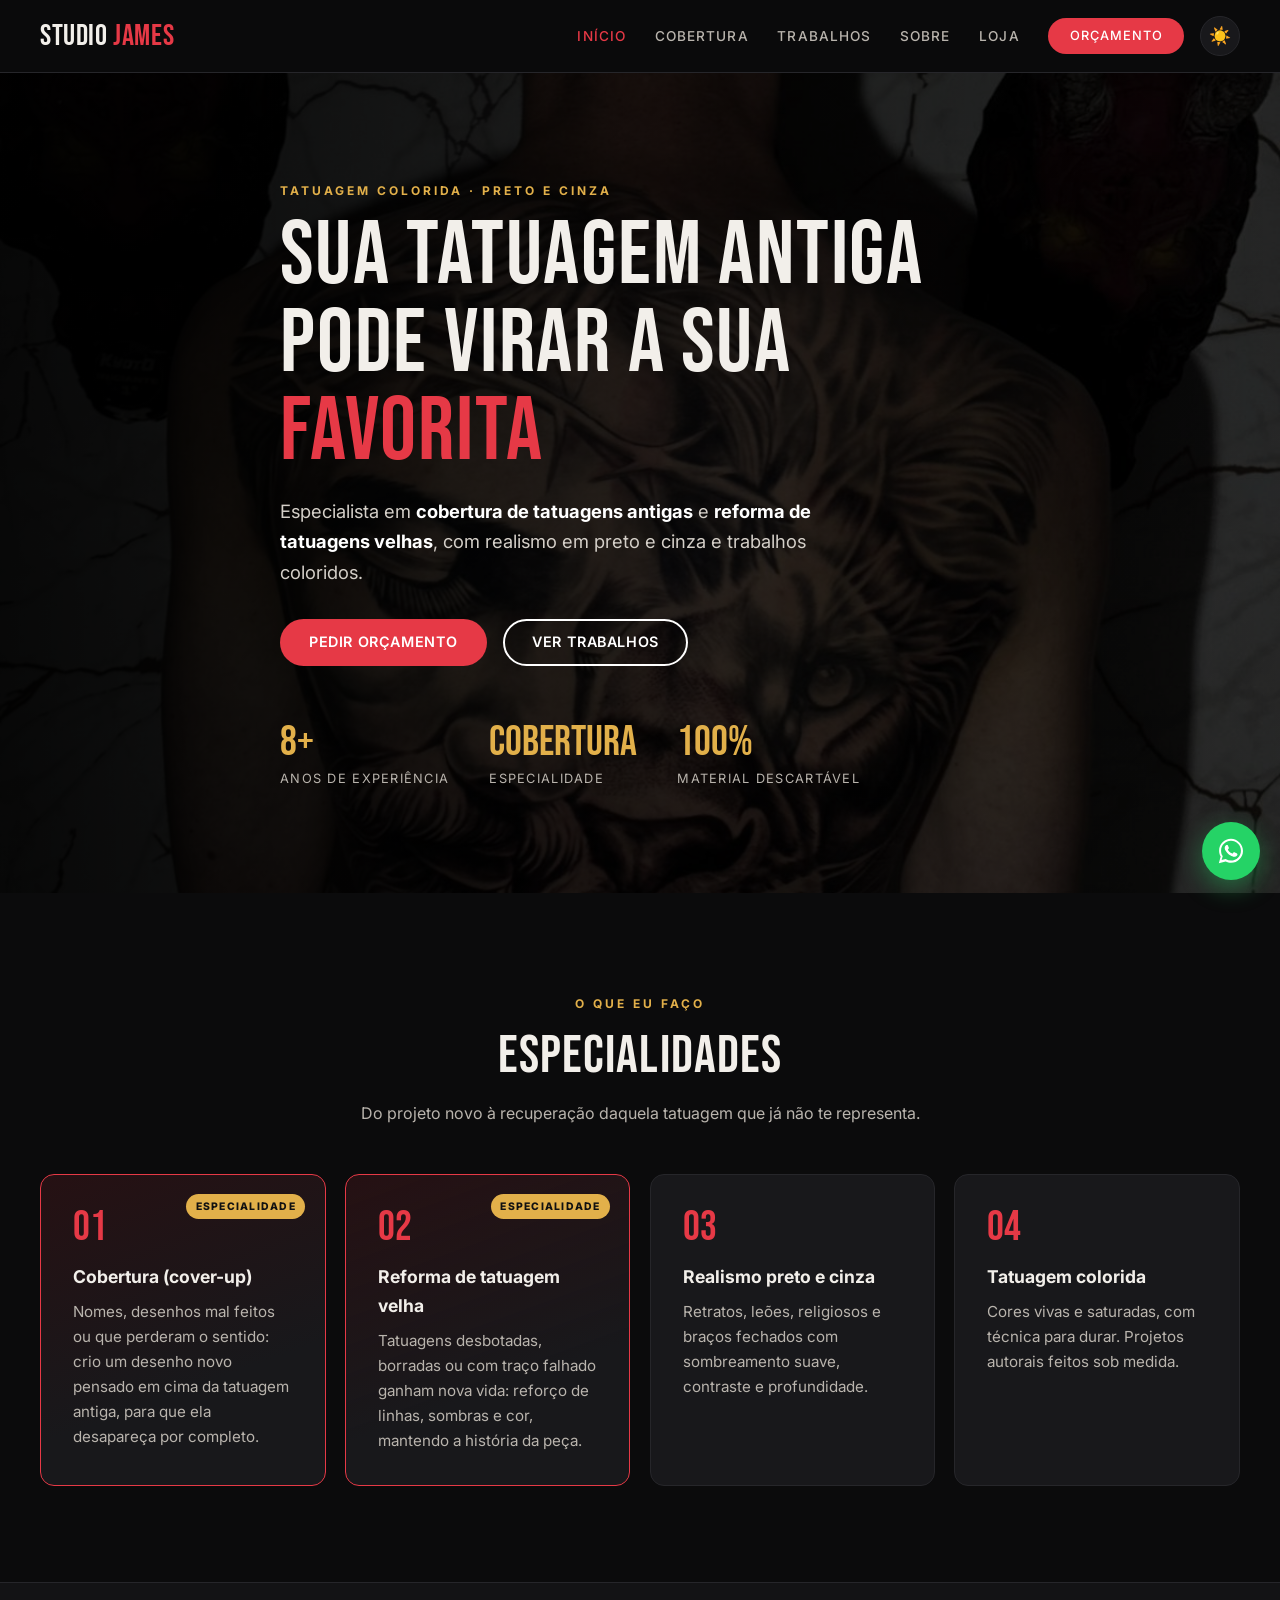
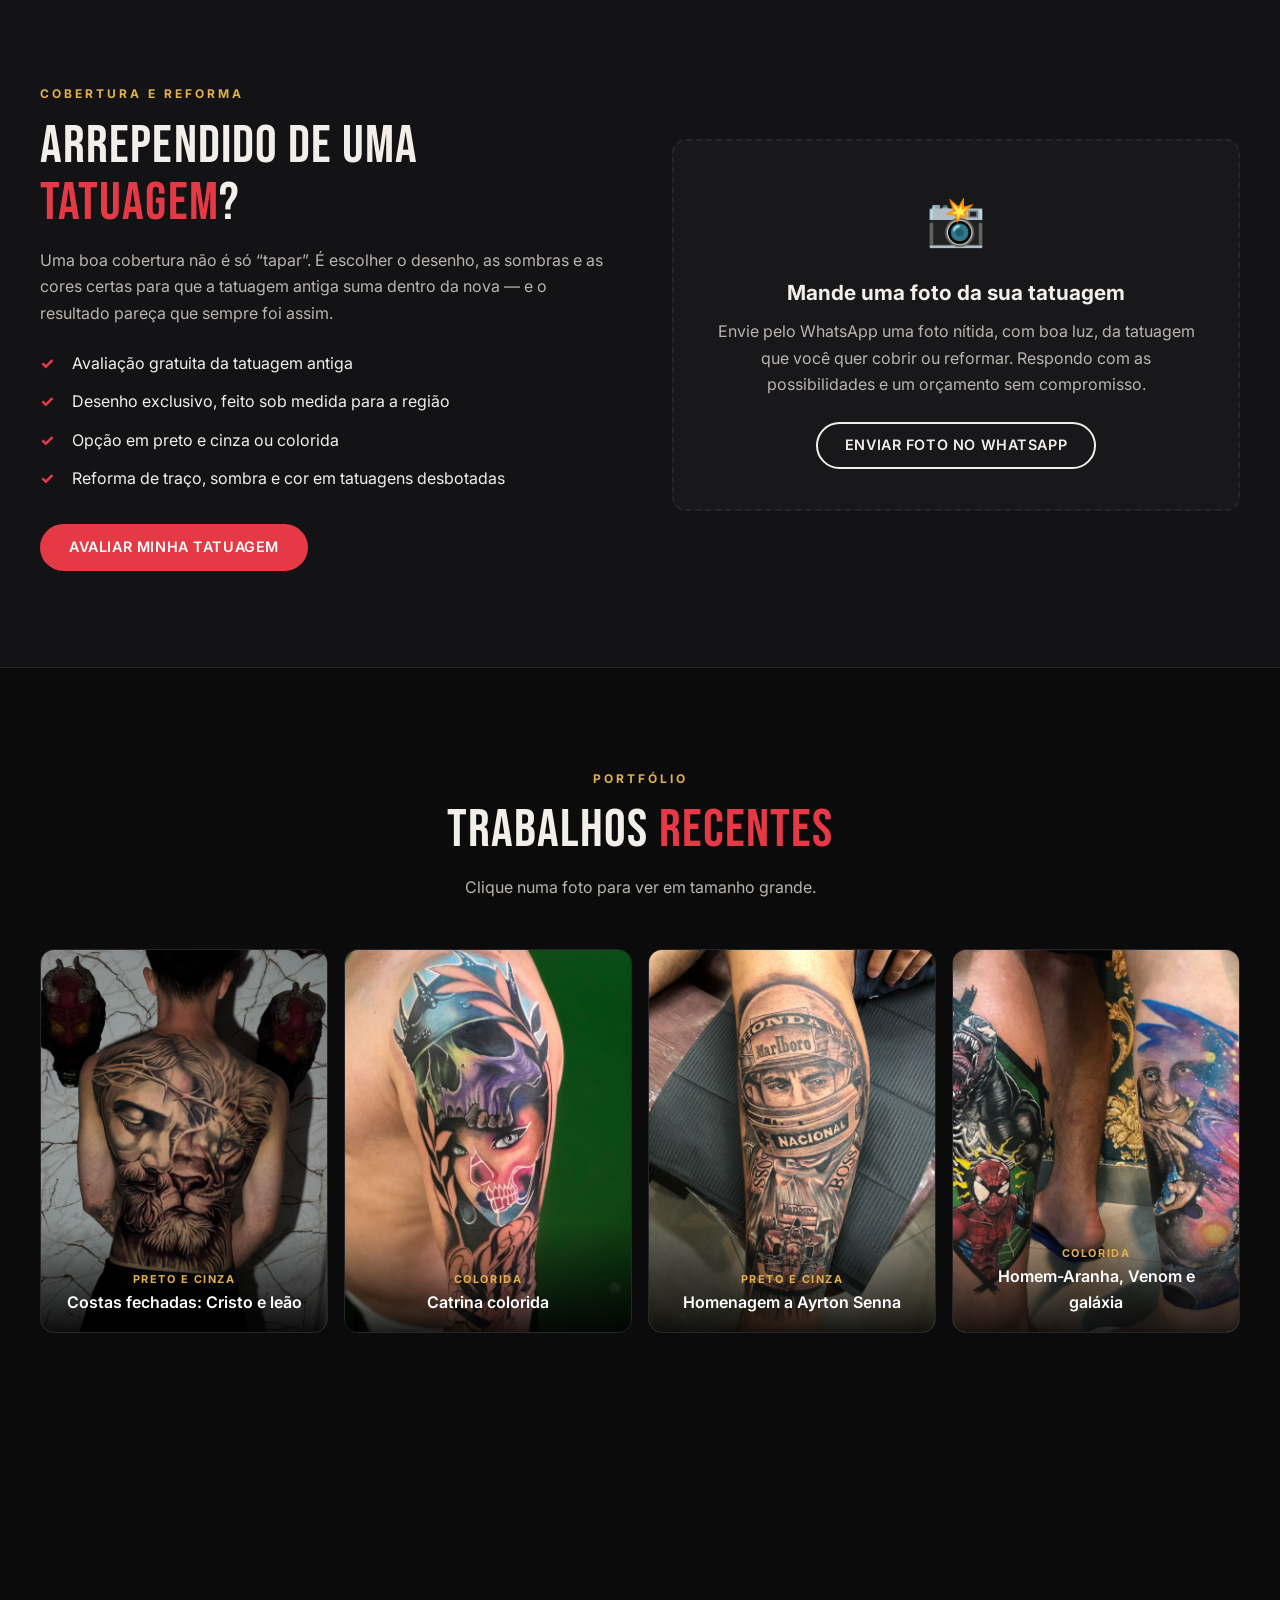
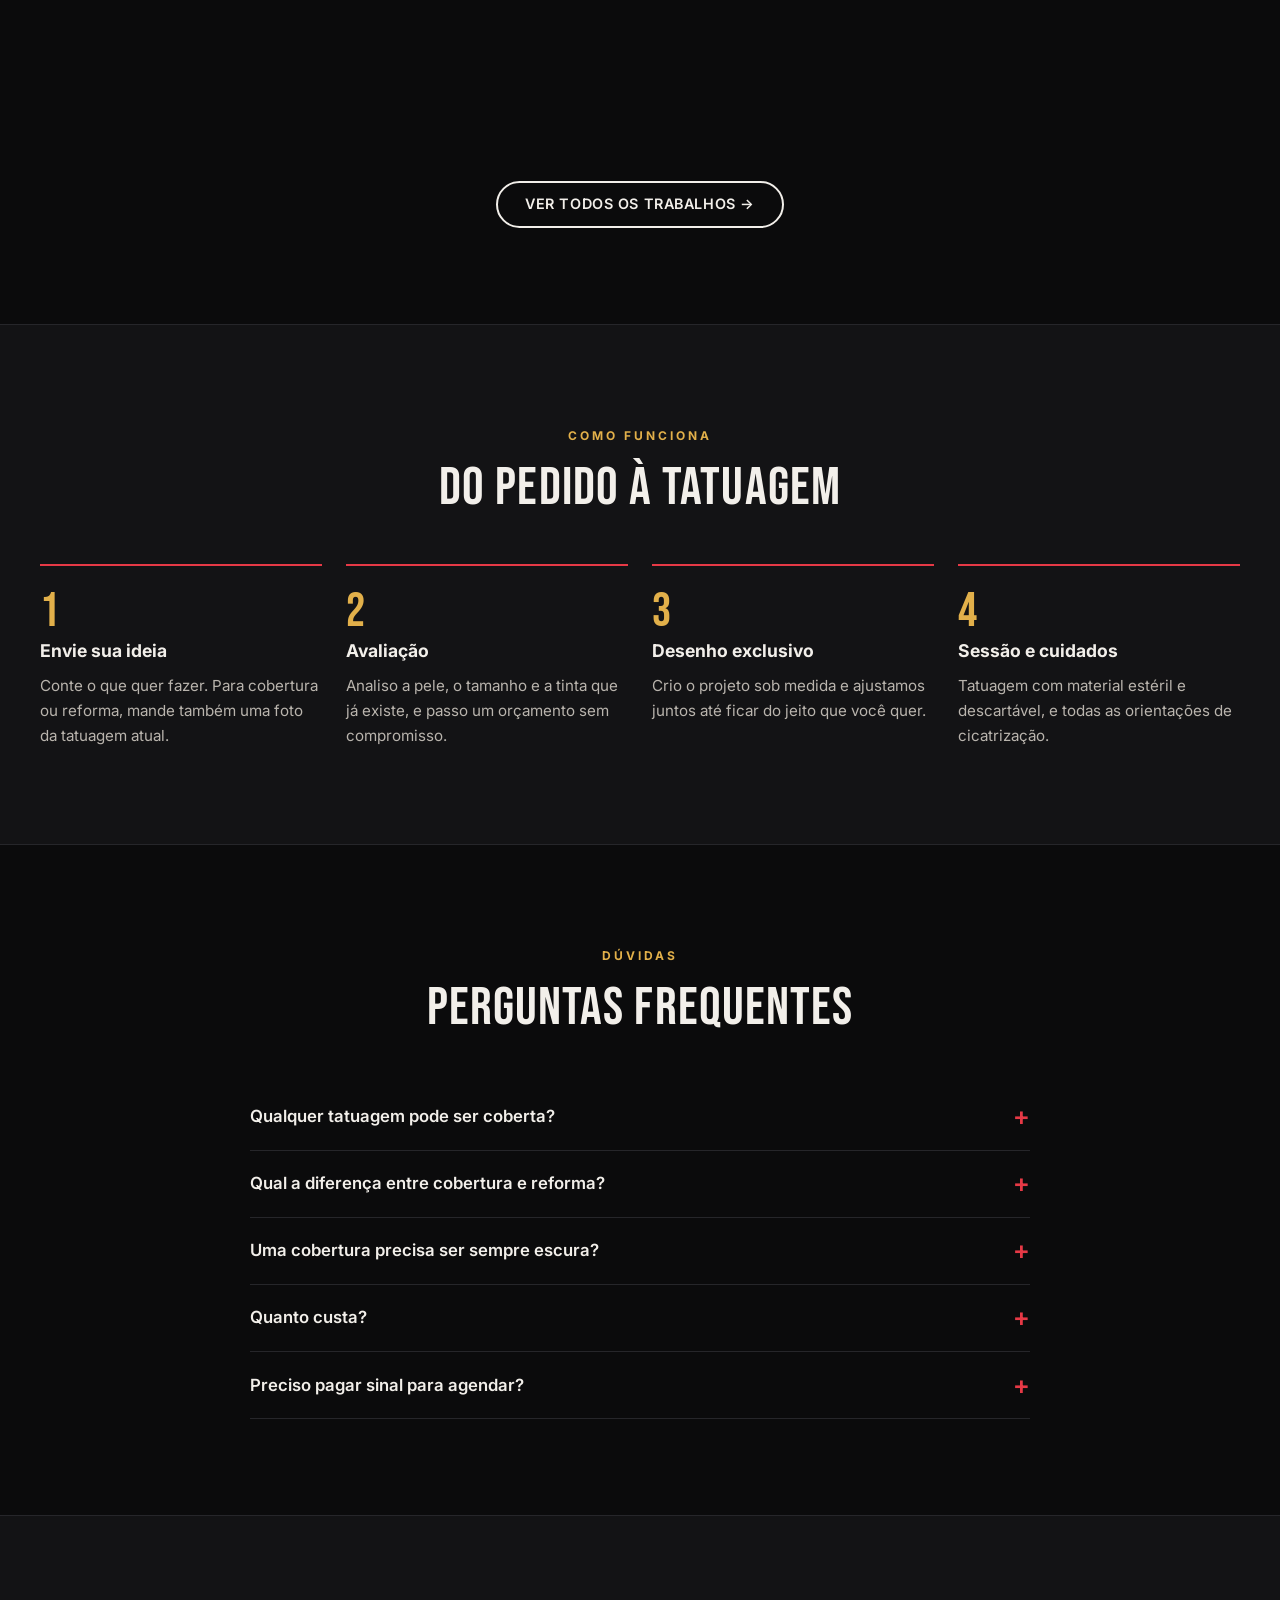
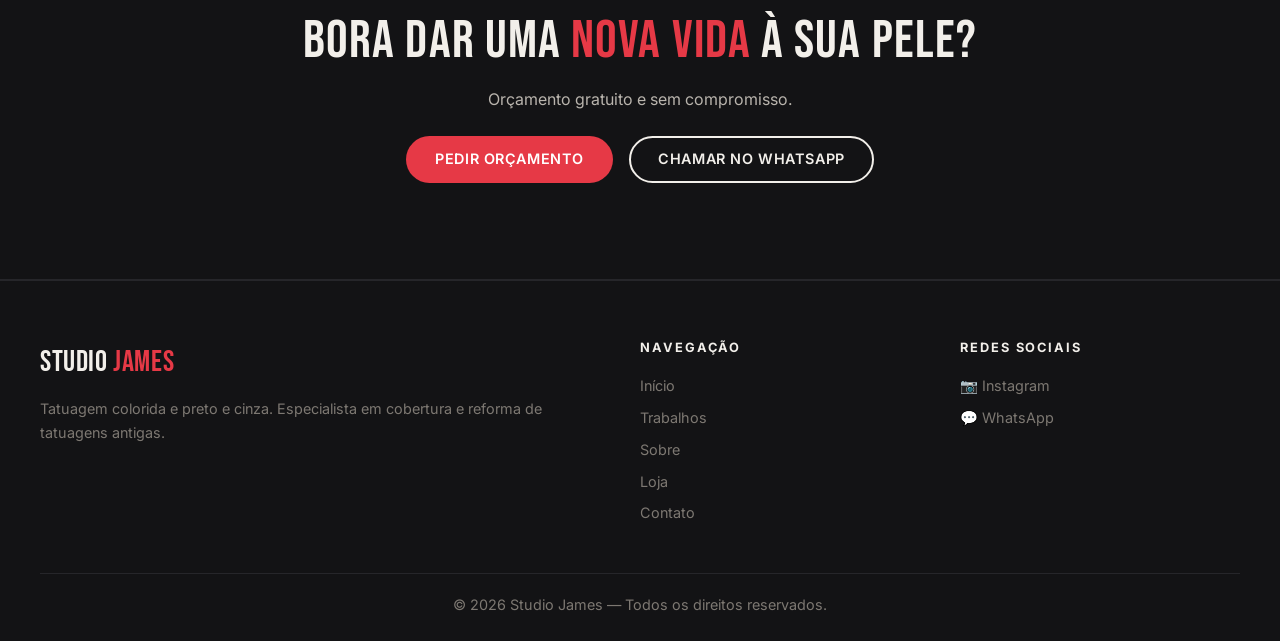
==== commit 8577714f: "Melhoramento do site e novo visual - Nome único Studio James em todas as páginas; artista Jesse - Pá" ====
--- a/index.html
+++ b/index.html
@@ -1,243 +1,220 @@
 <!DOCTYPE html>
-<html lang="pt-BR">
+<html lang="pt-BR" data-theme="dark">
 <head>
-  <meta charset="UTF-8" />
-  <meta name="viewport" content="width=device-width, initial-scale=1.0" />
-  <title>James Tatto Art | Tattoo Studio</title>
-  <link rel="stylesheet" href="style.css" />
+  <meta charset="UTF-8">
+  <meta name="viewport" content="width=device-width, initial-scale=1.0">
+  <title>Studio James | Tatuagem colorida, preto e cinza e cobertura</title>
+  <meta name="description" content="Studio James: tatuagem colorida e realismo preto e cinza. Especialista em cobertura de tatuagens antigas e reforma de tatuagens velhas.">
   <link rel="preconnect" href="https://fonts.googleapis.com">
   <link rel="preconnect" href="https://fonts.gstatic.com" crossorigin>
-  <link href="https://fonts.googleapis.com/css2?family=Inter:opsz,wght@14..32,300;14..32,400;14..32,600;14..32,700&display=swap" rel="stylesheet">
+  <link href="https://fonts.googleapis.com/css2?family=Bebas+Neue&family=Inter:wght@400;500;600;700;800&display=swap" rel="stylesheet">
+  <link rel="stylesheet" href="style.css">
 </head>
 <body>
-  <header class="header">
-    <div class="logo">James <span>Tatto art</span></div>
+
+<header class="header">
+  <div class="container header__inner">
+    <a href="index.html" class="logo">Studio <span>James</span></a>
     <nav class="nav">
-      <a href="#sobre">Sobre</a>
-      <a href="#trabalhos">Portfólio</a>
-      <a href="#diferenciais">Diferenciais</a>
-      <a href="#contato">Contato</a>
-      <a href="trabalhos.html">Todos os trabalhos</a>
+      <a href="index.html" class="active">Início</a>
+      <a href="index.html#cobertura">Cobertura</a>
+      <a href="trabalhos.html">Trabalhos</a>
+      <a href="sobre.html">Sobre</a>
+      <a href="produtos.html">Loja</a>
+      <a href="contato.html" class="btn btn-primary">Orçamento</a>
     </nav>
-    <div class="theme-switch-wrapper">
-      <button class="theme-toggle" id="theme-toggle">
-        <span class="theme-icon">🌙</span>
-      </button>
-    </div>
-    <button class="mobile-menu-btn">☰</button>
-  </header>
-
-  <main>
-    <section class="hero">
-      <div class="hero-overlay"></div>
-      <div class="hero-content">
-        <span class="hero-tag">✦ Senior Tattoo Artist ✦</span>
-        <h1>Arte de tatuagem com <span class="highlight">maturidade</span> e precisão</h1>
-        <p>Atendimento exclusivo e design autoral para clientes que buscam resultados refinados e consistentes.</p>
-        <div class="hero-buttons">
-          <a href="#sobre" class="btn btn-primary">Conheça o artista</a>
-          <a href="#contato" class="btn btn-secondary">Agendar consultoria</a>
+    <button class="theme-toggle" id="theme-toggle" aria-label="Alternar tema">☀️</button>
+    <button class="mobile-menu-btn" aria-label="Abrir menu" aria-expanded="false">☰</button>
+  </div>
+</header>
+
+<main>
+  <!-- HERO -->
+  <section class="hero">
+    <div class="hero__bg" style="background-image: url('img/WhatsApp Image 2026-04-19 at 20.57.22 (4).jpeg')"></div>
+    <div class="hero__overlay"></div>
+    <div class="container hero__content">
+      <span class="section-tag">Tatuagem colorida · Preto e cinza</span>
+      <h1>Sua tatuagem antiga pode virar a sua <span class="highlight">favorita</span></h1>
+      <p>Especialista em <strong>cobertura de tatuagens antigas</strong> e <strong>reforma de tatuagens velhas</strong>, com realismo em preto e cinza e trabalhos coloridos.</p>
+      <div class="hero-buttons">
+        <a href="contato.html" class="btn btn-primary">Pedir orçamento</a>
+        <a href="trabalhos.html" class="btn btn-secondary">Ver trabalhos</a>
+      </div>
+      <ul class="hero-stats">
+        <li><strong>8+</strong><span>anos de experiência</span></li>
+        <li><strong>Cobertura</strong><span>especialidade</span></li>
+        <li><strong>100%</strong><span>material descartável</span></li>
+      </ul>
+    </div>
+  </section>
+
+  <!-- ESPECIALIDADES -->
+  <section class="section">
+    <div class="container">
+      <div class="section-header">
+        <span class="section-tag">O que eu faço</span>
+        <h2>Especialidades</h2>
+        <p>Do projeto novo à recuperação daquela tatuagem que já não te representa.</p>
+      </div>
+      <div class="servicos-grid">
+        <article class="servico servico--destaque reveal">
+          <span class="selo">Especialidade</span>
+          <div class="servico__num">01</div>
+          <h3>Cobertura (cover-up)</h3>
+          <p>Nomes, desenhos mal feitos ou que perderam o sentido: crio um desenho novo pensado em cima da tatuagem antiga, para que ela desapareça por completo.</p>
+        </article>
+        <article class="servico servico--destaque reveal">
+          <span class="selo">Especialidade</span>
+          <div class="servico__num">02</div>
+          <h3>Reforma de tatuagem velha</h3>
+          <p>Tatuagens desbotadas, borradas ou com traço falhado ganham nova vida: reforço de linhas, sombras e cor, mantendo a história da peça.</p>
+        </article>
+        <article class="servico reveal">
+          <div class="servico__num">03</div>
+          <h3>Realismo preto e cinza</h3>
+          <p>Retratos, leões, religiosos e braços fechados com sombreamento suave, contraste e profundidade.</p>
+        </article>
+        <article class="servico reveal">
+          <div class="servico__num">04</div>
+          <h3>Tatuagem colorida</h3>
+          <p>Cores vivas e saturadas, com técnica para durar. Projetos autorais feitos sob medida.</p>
+        </article>
+      </div>
+    </div>
+  </section>
+
+  <!-- COBERTURA -->
+  <section class="section section--alt" id="cobertura">
+    <div class="container split">
+      <div class="reveal">
+        <span class="section-tag">Cobertura e reforma</span>
+        <h2>Arrependido de uma <span class="highlight">tatuagem</span>?</h2>
+        <p>Uma boa cobertura não é só “tapar”. É escolher o desenho, as sombras e as cores certas para que a tatuagem antiga suma dentro da nova — e o resultado pareça que sempre foi assim.</p>
+        <ul class="checks">
+          <li>Avaliação gratuita da tatuagem antiga</li>
+          <li>Desenho exclusivo, feito sob medida para a região</li>
+          <li>Opção em preto e cinza ou colorida</li>
+          <li>Reforma de traço, sombra e cor em tatuagens desbotadas</li>
+        </ul>
+        <a href="contato.html" class="btn btn-primary">Avaliar minha tatuagem</a>
+      </div>
+      <div id="antes-depois" class="reveal">
+        <div class="cobertura-cta">
+          <div class="cobertura-cta__icone">📸</div>
+          <h3>Mande uma foto da sua tatuagem</h3>
+          <p>Envie pelo WhatsApp uma foto nítida, com boa luz, da tatuagem que você quer cobrir ou reformar. Respondo com as possibilidades e um orçamento sem compromisso.</p>
+          <a href="#" data-whats class="btn btn-secondary">Enviar foto no WhatsApp</a>
         </div>
       </div>
-    </section>
-
-    <section id="sobre" class="section sobre">
-      <div class="container">
-        <div class="sobre-grid">
-          <div class="sobre-imagem">
-            <img src="img/new/WhatsApp Image 2026-04-19 at 21.11.50.jpeg" alt="Jesse - Tatuador">
-            <div class="experiencia-badge">8+ anos de experiência</div>
-          </div>
-          <div class="sobre-texto">
-            <span class="section-tag">Sobre o artista</span>
-            <h2>Jesse <span class="highlight">Cunha</span></h2>
-            <p>Com mais de 8 anos no mercado, Jesse entrega tatuagens autorais com acabamento refinado e um processo de atendimento orientado para quem valoriza profissionalismo.</p>
-            <p>Seu estúdio combina técnica apurada, higiene rigorosa e escuta qualificada, garantindo projetos estruturados e personalizados para cada cliente.</p>
-            <div class="estilos sobre-estilos">
-              <span class="estilo-tag">Blackwork</span>
-              <span class="estilo-tag">Realismo</span>
-              <span class="estilo-tag">Fineline</span>
-              <span class="estilo-tag">Old School</span>
-            </div>
-          </div>
-        </div>
-      </div>
-    </section>
-
-    <section id="trabalhos" class="section trabalhos">
-      <div class="container">
-        <div class="section-header">
-          <span class="section-tag">Portfólio</span>
-          <h2>Trabalhos <span class="highlight">selecionados</span></h2>
-          <p>Projetos com alto padrão técnico e acabamento expressivo para clientes que buscam exclusividade na pele.</p>
-        </div>
-        <div class="grid">
-          <div class="card">
-            <div class="card-image">
-              <img src="img/WhatsApp Image 2026-04-19 at 20.57.22.jpeg" alt="Tatuagem Blackwork">
-              <div class="card-overlay">
-                <span>Ver detalhes →</span>
-              </div>
-            </div>
-            <div class="card-content">
-              <h3>Blackwork</h3>
-              <p>Mandalas, linhas precisas e contraste intenso para um impacto visual contemporâneo.</p>
-              <div class="card-meta">
-                <span>📍 Braço</span>
-                <span>⏱️ 4h de sessão</span>
-              </div>
-            </div>
-          </div>
-          <div class="card">
-            <div class="card-image">
-              <img src="img/WhatsApp Image 2026-04-19 at 20.57.22 (2).jpeg" alt="Tatuagem Realismo">
-              <div class="card-overlay">
-                <span>Ver detalhes →</span>
-              </div>
-            </div>
-            <div class="card-content">
-              <h3>Realismo</h3>
-              <p>Retratos e cenas com sombreamento profundo e dimensões altamente detalhadas.</p>
-              <div class="card-meta">
-                <span>📍 Peito</span>
-                <span>⏱️ 6h de sessão</span>
-              </div>
-            </div>
-          </div>
-          <div class="card">
-            <div class="card-image">
-              <img src="img/WhatsApp Image 2026-04-19 at 20.57.22 (4).jpeg" alt="Tatuagem Fineline">
-              <div class="card-overlay">
-                <span>Ver detalhes →</span>
-              </div>
-            </div>
-            <div class="card-content">
-              <h3>Fineline</h3>
-              <p>Traços delicados com composição moderna e elegância minimalista.</p>
-              <div class="card-meta">
-                <span>📍 Costela</span>
-                <span>⏱️ 3h de sessão</span>
-              </div>
-            </div>
-          </div>
-        </div>
-        <div class="ver-mais">
-          <a href="trabalhos.html" class="btn-outline">Ver portfólio completo →</a>
-        </div>
-      </div>
-    </section>
-
-    <section id="diferenciais" class="section diferenciais">
-      <div class="container">
-        <div class="section-header">
-          <span class="section-tag">Por que escolher meu estúdio?</span>
-          <h2>Diferenciais <span class="highlight">de um artista profissional</span></h2>
-        </div>
-        <div class="diferenciais-grid">
-          <div class="diferencial">
-            <div class="diferencial-icon">🔒</div>
-            <h3>Higiene premium</h3>
-            <p>Processo estéril e materiais descartáveis para máxima segurança e tranquilidade.</p>
-          </div>
-          <div class="diferencial">
-            <div class="diferencial-icon">🎨</div>
-            <h3>Design exclusivo</h3>
-            <p>Concepção autoral e personalizada, pensada para cada estilo e proporção do corpo.</p>
-          </div>
-          <div class="diferencial">
-            <div class="diferencial-icon">💼</div>
-            <h3>Atendimento dedicado</h3>
-            <p>Consultoria individual desde o briefing até o pós-cuidado.</p>
-          </div>
-          <div class="diferencial">
-            <div class="diferencial-icon">📅</div>
-            <h3>Agenda organizada</h3>
-            <p>Datas planejadas para clientes que valorizam tempo e profissionalismo.</p>
-          </div>
-        </div>
-      </div>
-    </section>
-
-    <section id="contato" class="section contato">
-      <div class="container">
-        <div class="contato-grid">
-          <div class="contato-info">
-            <span class="section-tag">Vamos conversar?</span>
-            <h2>Solicite sua <span class="highlight">consulta</span></h2>
-            <p>Fale diretamente com Jesse para elaborar o seu projeto de tatuagem com segurança e estilo.</p>
-            <ul class="contato-lista">
-              <li>
-                <span class="contato-icone">📷</span>
-                <div>
-                  <strong>Instagram</strong>
-                  <a href="#">@jesse_tattoo</a>
-                </div>
-              </li>
-              <li>
-                <span class="contato-icone">💬</span>
-                <div>
-                  <strong>WhatsApp</strong>
-                  <a href="#">(11) 99999-9999</a>
-                </div>
-              </li>
-              <li>
-                <span class="contato-icone">📧</span>
-                <div>
-                  <strong>E-mail</strong>
-                  <a href="#">jesse@studiotattoo.com</a>
-                </div>
-              </li>
-              <li>
-                <span class="contato-icone">📍</span>
-                <div>
-                  <strong>Estúdio</strong>
-                  <span>Brasília - DF</span>
-                </div>
-              </li>
-            </ul>
-          </div>
-          <div class="contato-form">
-            <form id="form-contato" action="#" method="POST">
-              <input type="text" placeholder="Seu nome" required>
-              <input type="email" placeholder="Seu e-mail" required>
-              <input type="tel" placeholder="WhatsApp">
-              <textarea rows="4" placeholder="Conte um pouco sobre sua ideia..."></textarea>
-              <button type="submit" class="btn btn-primary">Enviar mensagem</button>
-            </form>
-          </div>
-        </div>
-      </div>
-    </section>
-  </main>
-
-  <footer class="footer">
+    </div>
+  </section>
+
+  <!-- TRABALHOS -->
+  <section class="section">
     <div class="container">
-      <div class="footer-content">
-        <div class="footer-logo">
-          <div class="logo">Studio do <span>Jesse</span></div>
-          <p>Tatuagens que contam histórias e marcam momentos especiais.</p>
-        </div>
-        <div class="footer-links">
-          <h4>Navegação</h4>
-          <a href="#sobre">Sobre</a>
-          <a href="trabalhos.html">Trabalhos</a>
-          <a href="produtos.html">Produtos</a>
-          <a href="#contato">Contato</a>
-        </div>
-        <div class="footer-social">
-          <h4>Redes sociais</h4>
-          <div class="social-icons">
-            <a href="#">📷 Instagram</a>
-            <a href="#">💬 WhatsApp</a>
-          </div>
-        </div>
-      </div>
-      <div class="footer-bottom">
-        <p>© <span id="year"></span> Foco em Pauta Dev — Todos os direitos reservados.</p>
-      </div>
-    </div>
-  </footer>
-
-  <script src="script.js"></script>
+      <div class="section-header">
+        <span class="section-tag">Portfólio</span>
+        <h2>Trabalhos <span class="highlight">recentes</span></h2>
+        <p>Clique numa foto para ver em tamanho grande.</p>
+      </div>
+      <div class="galeria" id="galeria-destaque"></div>
+      <div class="ver-mais">
+        <a href="trabalhos.html" class="btn btn-secondary">Ver todos os trabalhos →</a>
+      </div>
+    </div>
+  </section>
+
+  <!-- PROCESSO -->
+  <section class="section section--alt">
+    <div class="container">
+      <div class="section-header">
+        <span class="section-tag">Como funciona</span>
+        <h2>Do pedido à tatuagem</h2>
+      </div>
+      <ol class="passos">
+        <li class="reveal"><span>1</span><h3>Envie sua ideia</h3><p>Conte o que quer fazer. Para cobertura ou reforma, mande também uma foto da tatuagem atual.</p></li>
+        <li class="reveal"><span>2</span><h3>Avaliação</h3><p>Analiso a pele, o tamanho e a tinta que já existe, e passo um orçamento sem compromisso.</p></li>
+        <li class="reveal"><span>3</span><h3>Desenho exclusivo</h3><p>Crio o projeto sob medida e ajustamos juntos até ficar do jeito que você quer.</p></li>
+        <li class="reveal"><span>4</span><h3>Sessão e cuidados</h3><p>Tatuagem com material estéril e descartável, e todas as orientações de cicatrização.</p></li>
+      </ol>
+    </div>
+  </section>
+
+  <!-- FAQ -->
+  <section class="section">
+    <div class="container container--narrow">
+      <div class="section-header">
+        <span class="section-tag">Dúvidas</span>
+        <h2>Perguntas frequentes</h2>
+      </div>
+      <details>
+        <summary>Qualquer tatuagem pode ser coberta?</summary>
+        <p>Quase todas. Tatuagens muito escuras ou grandes podem precisar de um desenho maior ou de algumas sessões de laser para clarear antes. Na avaliação eu digo com sinceridade qual é o melhor caminho.</p>
+      </details>
+      <details>
+        <summary>Qual a diferença entre cobertura e reforma?</summary>
+        <p>Na cobertura, a tatuagem antiga fica escondida dentro de um desenho novo. Na reforma, o desenho original é mantido e recebe de volta definição, contraste e cor.</p>
+      </details>
+      <details>
+        <summary>Uma cobertura precisa ser sempre escura?</summary>
+        <p>Não. Com um bom estudo de cores e sombras dá para fazer coberturas coloridas. Em alguns casos o preto e cinza dá mais garantia — explico tudo na avaliação.</p>
+      </details>
+      <details>
+        <summary>Quanto custa?</summary>
+        <p>Depende do tamanho, do local do corpo e da complexidade. O orçamento é gratuito: mande uma foto e uma descrição da ideia.</p>
+      </details>
+      <details>
+        <summary>Preciso pagar sinal para agendar?</summary>
+        <p>Sim, um sinal garante a data e é descontado do valor final.</p>
+      </details>
+    </div>
+  </section>
+
+  <!-- CTA FINAL -->
+  <section class="section section--alt">
+    <div class="container section-header" style="margin-bottom:0">
+      <h2>Bora dar uma <span class="highlight">nova vida</span> à sua pele?</h2>
+      <p>Orçamento gratuito e sem compromisso.</p>
+      <div class="hero-buttons" style="justify-content:center;margin-top:1.5rem">
+        <a href="contato.html" class="btn btn-primary">Pedir orçamento</a>
+        <a href="#" data-whats class="btn btn-secondary">Chamar no WhatsApp</a>
+      </div>
+    </div>
+  </section>
+</main>
+
+<footer class="footer">
+  <div class="container">
+    <div class="footer-content">
+      <div>
+        <a href="index.html" class="logo">Studio <span>James</span></a>
+        <p>Tatuagem colorida e preto e cinza. Especialista em cobertura e reforma de tatuagens antigas.</p>
+      </div>
+      <div>
+        <h4>Navegação</h4>
+        <a href="index.html">Início</a>
+        <a href="trabalhos.html">Trabalhos</a>
+        <a href="sobre.html">Sobre</a>
+        <a href="produtos.html">Loja</a>
+        <a href="contato.html">Contato</a>
+      </div>
+      <div>
+        <h4>Redes sociais</h4>
+        <a href="#" data-insta>📷 Instagram</a>
+        <a href="#" data-whats>💬 WhatsApp</a>
+      </div>
+    </div>
+    <div class="footer-bottom">
+      <p>© <span id="year"></span> Studio James — Todos os direitos reservados.</p>
+    </div>
+  </div>
+</footer>
+
+<a href="#" data-whats class="whats-float" aria-label="Falar no WhatsApp">
+  <svg viewBox="0 0 32 32" aria-hidden="true"><path d="M16 3C9 3 3.3 8.6 3.3 15.6c0 2.2.6 4.4 1.7 6.3L3 29l7.3-1.9c1.8 1 3.8 1.5 5.8 1.5 7 0 12.7-5.6 12.7-12.6S23 3 16 3zm0 23.1c-1.9 0-3.7-.5-5.3-1.4l-.4-.2-4.3 1.1 1.2-4.2-.3-.4c-1-1.6-1.5-3.5-1.5-5.4 0-5.8 4.7-10.5 10.6-10.5s10.6 4.7 10.6 10.5S21.9 26.1 16 26.1zm5.8-7.9c-.3-.2-1.9-.9-2.2-1-.3-.1-.5-.2-.7.2-.2.3-.8 1-1 1.2-.2.2-.4.2-.7.1-.3-.2-1.3-.5-2.6-1.6-1-.9-1.6-1.9-1.8-2.2-.2-.3 0-.5.1-.7l.5-.6c.2-.2.2-.3.3-.5.1-.2 0-.4 0-.6l-1-2.4c-.3-.6-.5-.5-.7-.5h-.6c-.2 0-.6.1-.9.4-.3.3-1.2 1.1-1.2 2.8s1.2 3.2 1.4 3.5c.2.2 2.4 3.6 5.7 5 .8.3 1.4.5 1.9.7.8.2 1.5.2 2.1.1.6-.1 1.9-.8 2.2-1.5.3-.7.3-1.4.2-1.5-.1-.2-.3-.3-.7-.4z"/></svg>
+</a>
+
+<script src="script.js"></script>
 </body>
 </html>
--- a/style.css
+++ b/style.css
@@ -1,1006 +1,337 @@
-* {
-  margin: 0;
-  padding: 0;
-  box-sizing: border-box;
-}
-
+/* ==================== CORES (TEMA ESCURO PADRÃO) ==================== */
+:root {
+  --bg: #0b0b0c;
+  --bg-2: #131315;
+  --card: #18181b;
+  --border: #26262a;
+  --text: #f2efea;
+  --text-2: #b9b4ad;
+  --muted: #7d7872;
+  --accent: #e63946;
+  --accent-hover: #c92a37;
+  --accent-soft: rgba(230, 57, 70, 0.12);
+  --gold: #e2b04a;
+  --header: rgba(11, 11, 12, 0.85);
+  --radius: 14px;
+  --shadow: 0 20px 50px rgba(0, 0, 0, 0.35);
+}
+
+[data-theme="light"] {
+  --bg: #f6f4f1;
+  --bg-2: #ece8e2;
+  --card: #ffffff;
+  --border: #dcd6ce;
+  --text: #17171a;
+  --text-2: #45413c;
+  --muted: #6f6a63;
+  --accent: #c8102e;
+  --accent-hover: #a50d26;
+  --accent-soft: rgba(200, 16, 46, 0.08);
+  --gold: #a87411;
+  --header: rgba(246, 244, 241, 0.9);
+  --shadow: 0 20px 40px rgba(0, 0, 0, 0.08);
+}
+
+/* ==================== BASE ==================== */
+* { margin: 0; padding: 0; box-sizing: border-box; }
+html { scroll-behavior: smooth; scroll-padding-top: 80px; }
 body {
-  font-family: 'Inter', system-ui, -apple-system, BlinkMacSystemFont, "Segoe UI", sans-serif;
-  background: #050505;
-  color: var(--text-primary);
-  line-height: 1.5;
-}
-
-/* Container padrão */
-.container {
-  max-width: 1200px;
-  margin: 0 auto;
-  padding: 0 20px;
-}
-
-/* Header */
+  font-family: "Inter", system-ui, -apple-system, sans-serif;
+  background: var(--bg);
+  color: var(--text);
+  line-height: 1.65;
+  overflow-x: hidden;
+  transition: background-color .3s, color .3s;
+}
+img { max-width: 100%; display: block; }
+a { color: inherit; }
+
+.container { width: min(1200px, 100% - 32px); margin-inline: auto; }
+.container--narrow { width: min(780px, 100% - 32px); }
+
+h1, h2, .logo { font-family: "Bebas Neue", "Inter", sans-serif; font-weight: 400; letter-spacing: .02em; }
+h1 { font-size: clamp(2.8rem, 7vw, 5.6rem); line-height: .98; margin-bottom: 1.2rem; }
+h2 { font-size: clamp(2.2rem, 4.5vw, 3.4rem); line-height: 1.05; margin-bottom: 1rem; }
+h3 { font-size: 1.1rem; margin-bottom: .5rem; }
+.highlight { color: var(--accent); }
+
+.section { padding: 96px 0; }
+.section--alt { background: var(--bg-2); border-block: 1px solid var(--border); }
+.section-tag {
+  display: inline-block; color: var(--gold); font-size: .75rem; font-weight: 700;
+  text-transform: uppercase; letter-spacing: .25em; margin-bottom: .8rem;
+}
+.section-header { text-align: center; max-width: 680px; margin: 0 auto 3rem; }
+.section-header p { color: var(--text-2); }
+
+/* ==================== BOTÕES ==================== */
+.btn {
+  display: inline-flex; align-items: center; justify-content: center; gap: .5rem;
+  padding: .9rem 1.7rem; border-radius: 999px; font: 600 .9rem/1 "Inter", sans-serif;
+  letter-spacing: .04em; text-transform: uppercase; text-decoration: none;
+  border: 2px solid transparent; cursor: pointer; transition: transform .2s, background .2s, color .2s;
+}
+.btn:hover { transform: translateY(-2px); }
+.btn-primary { background: var(--accent); color: #fff; }
+.btn-primary:hover { background: var(--accent-hover); }
+.btn-secondary { background: transparent; color: var(--text); border-color: var(--text); }
+.btn-secondary:hover { background: var(--text); color: var(--bg); }
+.btn-full { width: 100%; }
+
+/* ==================== HEADER ==================== */
 .header {
-  position: sticky;
-  top: 0;
-  z-index: 10;
-  display: flex;
-  justify-content: space-between;
-  align-items: center;
-  padding: 16px 32px;
-  background: rgba(5, 5, 5, 0.95);
-  backdrop-filter: blur(10px);
-  border-bottom: 1px solid #222;
-  transition: background 0.6s ease, border-color 0.6s ease;
-}
-
-.logo {
-  font-weight: 700;
-  font-size: 1.2rem;
-  letter-spacing: 1px;
-  text-transform: uppercase;
-}
-
-.logo span {
-  color: var(--accent-color);
-}
-
+  position: sticky; top: 0; z-index: 50;
+  background: var(--header); backdrop-filter: blur(12px);
+  border-bottom: 1px solid var(--border);
+}
+.header__inner { display: flex; align-items: center; gap: 1rem; height: 72px; }
+.logo { font-size: 1.9rem; text-decoration: none; color: var(--text); margin-right: auto; }
+.logo span { color: var(--accent); }
+.nav { display: flex; align-items: center; gap: 1.8rem; }
 .nav a {
-  margin-left: 24px;
-  text-decoration: none;
-  color: var(--text-primary);
-  font-size: 0.9rem;
-  text-transform: uppercase;
-  letter-spacing: 1px;
-  transition: color 0.3s ease;
-}
-
-.nav a:hover {
-  color: var(--accent-color);
-}
-
-.mobile-menu-btn {
-  display: none;
-  background: none;
-  border: none;
-  color: white;
-  font-size: 1.5rem;
-  cursor: pointer;
-}
-
-/* Hero Section */
-.hero {
-  min-height: 80vh;
-  display: flex;
-  align-items: center;
-  justify-content: center;
-  position: relative;
-  background: linear-gradient(135deg, #0a0a0a 0%, #050505 100%);
-  overflow: hidden;
-  transition: background 0.6s ease;
-}
-
-[data-theme="light"] .hero {
-  background: linear-gradient(135deg, #e8e8e8 0%, #d5d5d5 100%);
-}
-
-.hero-overlay {
-  position: absolute;
-  top: 0;
-  left: 0;
-  right: 0;
-  bottom: 0;
-  background: radial-gradient(circle at 70% 30%, var(--accent-bg), transparent);
-  transition: background 0.6s ease;
-}
-
-.hero-content {
-  position: relative;
-  max-width: 800px;
-  text-align: center;
-  padding: 40px 20px;
-  z-index: 1;
-}
-
-[data-theme="light"] .hero-content {
-  text-shadow: 0 2px 8px rgba(0, 0, 0, 0.1);
-}
-
-.hero-tag {
-  display: inline-block;
-  background: var(--accent-bg);
-  color: var(--accent-color);
-  padding: 6px 16px;
-  border-radius: 50px;
-  font-size: 0.8rem;
-  text-transform: uppercase;
-  letter-spacing: 2px;
-  margin-bottom: 20px;
-  transition: all 0.6s ease;
-}
-
-[data-theme="light"] .hero-tag {
-  box-shadow: 0 2px 8px rgba(0, 0, 0, 0.1);
-}
-
-.hero h1 {
-  font-size: 3rem;
-  margin-bottom: 20px;
-  line-height: 1.2;
-  color: var(--text-primary);
-}
-
-.highlight {
-  color: var(--accent-color);
-}
-
-.hero p {
-  font-size: 1.1rem;
-  color: var(--text-secondary);
-  margin-bottom: 32px;
-}
-
-.hero-buttons {
-  display: flex;
-  gap: 16px;
-  justify-content: center;
-  flex-wrap: wrap;
-}
-
-.btn {
-  display: inline-block;
-  padding: 12px 28px;
-  border-radius: 999px;
-  text-decoration: none;
-  font-weight: 600;
-  letter-spacing: 1px;
-  text-transform: uppercase;
-  font-size: 0.85rem;
-  transition: all 0.3s ease;
-  cursor: pointer;
-  border: none;
-}
-
-.btn-primary {
-  background: var(--accent-color);
-  color: white;
-}
-
-.btn-primary:hover {
-  background: var(--accent-light);
-  transform: translateY(-2px);
-}
-
-.btn-secondary {
-  background: transparent;
-  color: var(--accent-color);
-  border: 2px solid var(--accent-color);
-}
-
-.btn-secondary:hover {
-  background: var(--accent-bg);
-  transform: translateY(-2px);
-}
-
-.btn-outline {
-  background: transparent;
-  color: var(--accent-color);
-  border: 1px solid var(--accent-color);
-  padding: 10px 24px;
-  border-radius: 999px;
-  text-decoration: none;
-  transition: all 0.3s ease;
-}
-
-.btn-outline:hover {
-  background: var(--accent-color);
-  color: white;
-}
-
-/* Sections */
-.section {
-  padding: 80px 0;
-}
-
-.section-tag {
-  display: inline-block;
-  color: var(--accent-color);
-  font-size: 0.8rem;
-  text-transform: uppercase;
-  letter-spacing: 3px;
-  margin-bottom: 16px;
-}
-
-.section-header {
-  text-align: center;
-  margin-bottom: 48px;
-}
-
-.section-header h2 {
-  font-size: 2.5rem;
-  margin-bottom: 16px;
-  color: var(--text-primary);
-}
-
-.section-header p {
-  color: var(--text-secondary);
-  max-width: 600px;
-  margin: 0 auto;
-}
-
-/* Sobre Section */
-.sobre-grid {
-  display: flex;
-  align-items: center;
-  gap: 60px;
-  flex-wrap: wrap;
-}
-
-.sobre-imagem {
-  flex: 1;
-  position: relative;
-  min-width: 300px;
-}
-
-.sobre-imagem img {
-  width: 100%;
-  height: auto;
-  object-fit: cover;
-  display: block;
-}
-
+  text-decoration: none; color: var(--text-2); font-size: .85rem; font-weight: 500;
+  text-transform: uppercase; letter-spacing: .08em; transition: color .2s;
+}
+.nav a:hover, .nav a.active { color: var(--accent); }
+.nav .btn { color: #fff; padding: .6rem 1.2rem; font-size: .8rem; }
+.nav .btn:hover { color: #fff; }
+.theme-toggle, .mobile-menu-btn {
+  width: 40px; height: 40px; border-radius: 50%; border: 1px solid var(--border);
+  background: var(--card); color: var(--text); cursor: pointer; font-size: 1.1rem;
+  display: grid; place-items: center; transition: border-color .2s, transform .2s;
+}
+.theme-toggle:hover { border-color: var(--accent); transform: scale(1.08); }
+.mobile-menu-btn { display: none; }
+
+/* ==================== HERO ==================== */
+.hero { position: relative; min-height: min(calc(100vh - 72px), 820px); display: flex; align-items: center; overflow: hidden; padding: 60px 0; }
+.hero__bg {
+  position: absolute; inset: 0; background-size: cover; background-position: center 30%;
+  filter: grayscale(.2) brightness(.35);
+}
+[data-theme="light"] .hero__bg { filter: grayscale(.2) brightness(.45); }
+.hero__overlay {
+  position: absolute; inset: 0;
+  background: linear-gradient(90deg, rgba(0,0,0,.85) 0%, rgba(0,0,0,.4) 60%, rgba(0,0,0,.2) 100%);
+}
+.hero__content { position: relative; max-width: 720px; color: #f2efea; }
+.hero__content p { color: #d4cfc8; font-size: 1.15rem; max-width: 580px; margin-bottom: 2rem; }
+.hero__content p strong { color: #fff; }
+.hero-buttons { display: flex; gap: 1rem; flex-wrap: wrap; }
+.hero .btn-secondary { color: #fff; border-color: #fff; }
+.hero .btn-secondary:hover { background: #fff; color: #111; }
+.hero-stats { list-style: none; display: flex; flex-wrap: wrap; gap: 2.5rem; margin-top: 3.5rem; }
+.hero-stats strong { display: block; font: 400 2.6rem/1 "Bebas Neue", sans-serif; color: #e2b04a; }
+.hero-stats span { font-size: .8rem; color: #b9b4ad; text-transform: uppercase; letter-spacing: .1em; }
+
+/* ==================== ESPECIALIDADES ==================== */
+.servicos-grid { display: grid; grid-template-columns: repeat(auto-fit, minmax(250px, 1fr)); gap: 1.2rem; }
+.servico {
+  position: relative; background: var(--card); border: 1px solid var(--border);
+  border-radius: var(--radius); padding: 2rem; transition: transform .3s, border-color .3s;
+}
+.servico:hover { transform: translateY(-6px); border-color: var(--accent); }
+.servico p { color: var(--text-2); font-size: .95rem; }
+.servico__num { font: 400 2.6rem/1 "Bebas Neue", sans-serif; color: var(--accent); margin-bottom: .8rem; }
+.servico--destaque { background: linear-gradient(160deg, var(--accent-soft), var(--card) 65%); border-color: var(--accent); }
+.selo {
+  position: absolute; top: 1.2rem; right: 1.2rem; background: var(--gold); color: #111;
+  font-size: .65rem; font-weight: 800; letter-spacing: .12em; text-transform: uppercase;
+  padding: .25rem .6rem; border-radius: 999px;
+}
+[data-theme="light"] .selo { color: #fff; }
+
+/* ==================== COBERTURA ==================== */
+.split { display: grid; grid-template-columns: 1fr 1fr; gap: 4rem; align-items: center; }
+.split--top { align-items: start; }
+.split p { color: var(--text-2); margin-bottom: 1rem; }
+.checks { list-style: none; margin: 1.5rem 0 2rem; }
+.checks li { position: relative; padding-left: 2rem; margin-bottom: .75rem; }
+.checks li::before { content: "✓"; position: absolute; left: 0; color: var(--accent); font-weight: 800; }
+
+.antes-depois { position: relative; aspect-ratio: 4/5; border-radius: var(--radius); overflow: hidden; border: 1px solid var(--border); user-select: none; box-shadow: var(--shadow); }
+.antes-depois img { position: absolute; inset: 0; width: 100%; height: 100%; object-fit: cover; }
+.antes-depois .ad-antes { clip-path: inset(0 calc(100% - var(--pos, 50%)) 0 0); }
+.ad-label {
+  position: absolute; bottom: 1rem; z-index: 2; pointer-events: none; font-size: .7rem; font-weight: 700;
+  text-transform: uppercase; letter-spacing: .15em; background: rgba(0,0,0,.65); color: #fff; padding: .3rem .7rem; border-radius: 999px;
+}
+.ad-label--antes { left: 1rem; } .ad-label--depois { right: 1rem; }
+.ad-linha { position: absolute; top: 0; bottom: 0; left: var(--pos, 50%); width: 2px; background: #fff; z-index: 2; pointer-events: none; }
+.ad-linha::after {
+  content: "⇆"; position: absolute; top: 50%; left: 50%; transform: translate(-50%, -50%);
+  width: 46px; height: 46px; border-radius: 50%; background: #fff; color: #111; display: grid; place-items: center;
+  font-size: 1.3rem; box-shadow: 0 4px 18px rgba(0,0,0,.5);
+}
+.antes-depois input { position: absolute; inset: 0; width: 100%; height: 100%; opacity: 0; cursor: ew-resize; z-index: 3; }
+
+.cobertura-cta {
+  border: 2px dashed var(--border); border-radius: var(--radius); padding: 2.5rem; text-align: center;
+  background: var(--card);
+}
+.cobertura-cta__icone { font-size: 3rem; margin-bottom: 1rem; }
+.cobertura-cta h3 { font-size: 1.3rem; }
+.cobertura-cta p { margin-bottom: 1.5rem; }
+
+/* ==================== GALERIA ==================== */
+.filtros { display: flex; flex-wrap: wrap; justify-content: center; gap: .5rem; margin-bottom: 2rem; }
+.filtro {
+  background: transparent; color: var(--text-2); border: 1px solid var(--border); border-radius: 999px;
+  padding: .55rem 1.2rem; font: 500 .9rem "Inter", sans-serif; cursor: pointer; transition: .2s;
+}
+.filtro:hover { border-color: var(--text); color: var(--text); }
+.filtro.ativo { background: var(--accent); border-color: var(--accent); color: #fff; }
+
+.galeria { display: grid; grid-template-columns: repeat(auto-fill, minmax(260px, 1fr)); gap: 1rem; }
+.galeria-item {
+  position: relative; aspect-ratio: 3/4; border-radius: var(--radius); overflow: hidden; cursor: zoom-in;
+  border: 1px solid var(--border); background: var(--card); padding: 0; display: block; width: 100%; font: inherit; color: inherit;
+}
+.galeria-item img { width: 100%; height: 100%; object-fit: cover; transition: transform .6s ease; }
+.galeria-item:hover img { transform: scale(1.07); }
+.galeria-item .legenda {
+  position: absolute; inset: auto 0 0; padding: 3rem 1rem 1rem;
+  background: linear-gradient(transparent, rgba(0,0,0,.88)); color: #fff; font-weight: 600;
+}
+.galeria-item small { display: block; color: #e2b04a; font-size: .68rem; letter-spacing: .14em; text-transform: uppercase; font-weight: 700; }
+.galeria-item.oculto { display: none; }
+.ver-mais { text-align: center; margin-top: 3rem; }
+
+/* Lightbox */
+.lightbox {
+  position: fixed; inset: 0; z-index: 100; background: rgba(0,0,0,.92); display: none;
+  align-items: center; justify-content: center; padding: 70px 16px;
+}
+.lightbox.aberto { display: flex; }
+.lightbox img { max-height: 100%; max-width: 100%; border-radius: 8px; object-fit: contain; }
+.lightbox p { position: absolute; bottom: 20px; left: 0; right: 0; text-align: center; color: #fff; }
+.lb-btn {
+  position: absolute; background: rgba(255,255,255,.12); color: #fff; border: 0; width: 48px; height: 48px;
+  border-radius: 50%; font-size: 1.5rem; cursor: pointer; transition: background .2s;
+}
+.lb-btn:hover { background: var(--accent); }
+.lb-fechar { top: 16px; right: 16px; }
+.lb-ant { left: 16px; top: 50%; transform: translateY(-50%); }
+.lb-prox { right: 16px; top: 50%; transform: translateY(-50%); }
+
+/* ==================== PROCESSO ==================== */
+.passos { list-style: none; display: grid; grid-template-columns: repeat(auto-fit, minmax(220px, 1fr)); gap: 1.5rem; }
+.passos li { border-top: 2px solid var(--accent); padding-top: 1.4rem; }
+.passos span { font: 400 3rem/1 "Bebas Neue", sans-serif; color: var(--gold); }
+.passos p { color: var(--text-2); font-size: .95rem; }
+
+/* ==================== SOBRE ==================== */
+.sobre-imagem { position: relative; }
+.sobre-imagem img { width: 100%; aspect-ratio: 4/5; object-fit: cover; border-radius: var(--radius); box-shadow: var(--shadow); }
 .experiencia-badge {
-  position: absolute;
-  bottom: 20px;
-  right: 20px;
-  background: rgba(230, 57, 70, 0.9);
-  padding: 8px 16px;
-  border-radius: 8px;
-  font-size: 0.85rem;
-  font-weight: bold;
-}
-
-.sobre-texto {
-  flex: 1;
-  min-width: 300px;
-}
-
-.sobre-texto h2 {
-  font-size: 2.5rem;
-  margin-bottom: 20px;
-  color: var(--text-primary);
-}
-
-.sobre-texto p {
-  color: var(--text-secondary);
-  line-height: 1.8;
-  margin-bottom: 20px;
-}
-
-.estilos {
-  display: flex;
-  flex-wrap: wrap;
-  gap: 12px;
-  margin-top: 24px;
-}
-
+  position: absolute; bottom: 20px; left: 20px; background: var(--accent); color: #fff;
+  padding: .7rem 1.1rem; border-radius: 10px; font-weight: 700; font-size: .9rem;
+}
+.citacao {
+  font-size: 1.2rem; font-style: italic; color: var(--text) !important;
+  border-left: 3px solid var(--accent); padding-left: 1.2rem; margin: 1.5rem 0 !important;
+}
+.estilos { display: flex; flex-wrap: wrap; gap: .6rem; margin-top: 1.5rem; }
 .estilo-tag {
-  background: var(--accent-bg);
-  padding: 6px 16px;
-  border-radius: 50px;
-  font-size: 0.85rem;
-  color: var(--accent-color);
-  border: 1px solid var(--accent-color);
-  opacity: 0.9;
-}
-
-/* Trabalhos Section */
-.grid {
-  display: grid;
-  grid-template-columns: repeat(auto-fit, minmax(320px, 1fr));
-  gap: 30px;
-  margin-top: 24px;
-}
-
-.card {
-  background: var(--bg-card);
-  border-radius: 12px;
-  overflow: hidden;
-  border: 1px solid var(--border);
-  transition: transform 0.4s ease, box-shadow 0.4s ease;
-}
-
-.card:hover {
-  transform: translateY(-8px) scale(1.02);
-  box-shadow: 0 20px 50px rgba(0, 0, 0, 0.3);
-  border-color: var(--border);
-}
-
-.card-image {
-  position: relative;
-  overflow: hidden;
-  height: 280px;
-}
-
-.card-image img {
-  width: 100%;
-  height: 100%;
-  object-fit: cover;
-  transition: transform 0.6s cubic-bezier(0.34, 1.56, 0.64, 1);
-}
-
-.card:hover .card-image img {
-  transform: scale(1.12);
-}
-
-.card-overlay {
-  position: absolute;
-  top: 0;
-  left: 0;
-  right: 0;
-  bottom: 0;
-  background: transparent;
-  display: flex;
-  align-items: center;
-  justify-content: center;
-  opacity: 0;
-  transition: opacity 0.3s ease;
-}
-
-.card:hover .card-overlay {
-  opacity: 0;
-}
-
-.card-overlay span {
-  color: white;
-  font-weight: bold;
-  transform: translateY(20px);
-  transition: transform 0.3s ease;
-  display: none;
-}
-
-.card:hover .card-overlay span {
-  transform: translateY(0);
-}
-
-.card-content {
-  padding: 20px;
-}
-
-.card-content h3 {
-  font-size: 1.2rem;
-  margin-bottom: 8px;
-  color: var(--text-primary);
-}
-
-.card-content p {
-  color: var(--text-secondary);
-  font-size: 0.9rem;
-  margin-bottom: 12px;
-}
-
-.card-meta {
-  display: flex;
-  gap: 16px;
-  font-size: 0.8rem;
-  color: var(--accent-color);
-}
-
-.ver-mais {
-  text-align: center;
-  margin-top: 48px;
-}
-
-/* Diferenciais Section */
-.diferenciais {
-  background: linear-gradient(135deg, var(--bg-primary) 0%, var(--bg-secondary) 100%);
-  padding: 80px 0;
-}
-
-.diferenciais-grid {
-  display: grid;
-  grid-template-columns: repeat(auto-fit, minmax(250px, 1fr));
-  gap: 30px;
-  margin-top: 48px;
-}
-
-.diferencial {
-  text-align: center;
-  padding: 30px;
-  background: rgba(255, 255, 255, 0.03);
-  border-radius: 16px;
-  transition: transform 0.3s ease;
-}
-
-[data-theme="light"] .diferencial {
-  background: rgba(211, 47, 47, 0.03);
-}
-
-.diferencial:hover {
-  transform: translateY(-5px);
-  background: rgba(255, 255, 255, 0.05);
-}
-
-.diferencial-icon {
-  font-size: 2.5rem;
-  margin-bottom: 16px;
-}
-
-.diferencial h3 {
-  font-size: 1.2rem;
-  margin-bottom: 12px;
-  color: var(--text-primary);
-}
-
-.diferencial p {
-  color: var(--text-secondary);
-  font-size: 0.9rem;
-  line-height: 1.6;
-}
-
-/* Contato Section */
-.contato-grid {
-  display: grid;
-  grid-template-columns: 1fr 1fr;
-  gap: 50px;
-  align-items: start;
-}
-
-.contato-info h2 {
-  font-size: 2rem;
-  margin-bottom: 20px;
-  color: var(--text-primary);
-}
-
-.contato-info > p {
-  color: var(--text-secondary);
-  margin-bottom: 30px;
-}
-
-.contato-lista {
-  list-style: none;
-}
-
-.contato-lista li {
-  display: flex;
-  align-items: center;
-  gap: 16px;
-  margin-bottom: 24px;
-}
-
-.contato-icone {
-  font-size: 1.5rem;
-}
-
-.contato-lista strong {
-  display: block;
-  margin-bottom: 4px;
-}
-
-.contato-lista a,
-.contato-lista span {
-  color: var(--text-secondary);
-  text-decoration: none;
-  transition: color 0.3s ease;
-}
-
-.contato-lista a:hover {
-  color: var(--accent-color);
-}
-
-.contato-form {
-  background: var(--bg-card);
-  padding: 30px;
-  border-radius: 16px;
-  border: 1px solid var(--border);
-}
-
-.contato-form form {
-  display: flex;
-  flex-direction: column;
-  gap: 16px;
-}
-
-.contato-form input,
-.contato-form textarea {
-  background: #1a1a1a;
-  border: 1px solid #333;
-  padding: 12px 16px;
-  border-radius: 8px;
-  color: white;
-  font-family: inherit;
-  font-size: 0.9rem;
-}
-
-.contato-form input:focus,
-.contato-form textarea:focus {
-  outline: none;
-  border-color: var(--accent-color);
-}
-
-.contato-form textarea {
-  resize: vertical;
-}
-
-/* Footer */
-.footer {
-  background: #0a0a0a;
-  border-top: 1px solid #222;
-  padding: 60px 0 20px;
-}
-
-.footer-content {
-  display: grid;
-  grid-template-columns: repeat(auto-fit, minmax(250px, 1fr));
-  gap: 40px;
-  margin-bottom: 40px;
-}
-
-.footer-logo .logo {
-  margin-bottom: 16px;
-}
-
-.footer-logo p {
-  color: var(--text-muted);
-  font-size: 0.9rem;
-}
-
-.footer-links h4,
-.footer-social h4 {
-  margin-bottom: 16px;
-  font-size: 1rem;
-  color: var(--text-primary);
-}
-
-.footer-links a,
-.footer-social a {
-  display: block;
-  color: var(--text-muted);
-  text-decoration: none;
-  margin-bottom: 10px;
-  font-size: 0.85rem;
-  transition: color 0.3s ease;
-}
-
-.footer-links a:hover,
-.footer-social a:hover {
-  color: var(--accent-color);
-}
-
-.footer-bottom {
-  text-align: center;
-  padding-top: 20px;
-  border-top: 1px solid var(--border);
-  color: var(--text-muted);
-  font-size: 0.8rem;
-}
-
-/* Responsivo */
-@media (max-width: 768px) {
+  background: var(--accent-soft); color: var(--accent); border: 1px solid var(--accent);
+  padding: .35rem 1rem; border-radius: 999px; font-size: .85rem; font-weight: 500;
+}
+.diferenciais-grid { display: grid; grid-template-columns: repeat(auto-fit, minmax(220px, 1fr)); gap: 1.2rem; margin-top: 3rem; }
+.diferencial { background: var(--card); border: 1px solid var(--border); border-radius: var(--radius); padding: 1.8rem; }
+.diferencial-icon { font-size: 2rem; margin-bottom: .8rem; }
+.diferencial p { color: var(--text-2); font-size: .92rem; }
+
+/* ==================== FAQ ==================== */
+details { border-bottom: 1px solid var(--border); padding: 1.2rem 0; }
+summary {
+  cursor: pointer; list-style: none; display: flex; justify-content: space-between; gap: 1rem;
+  font-weight: 600; font-size: 1.05rem;
+}
+summary::-webkit-details-marker { display: none; }
+summary::after { content: "+"; color: var(--accent); font-size: 1.6rem; line-height: 1; transition: transform .3s; }
+details[open] summary::after { transform: rotate(45deg); }
+details p { color: var(--text-2); margin-top: .8rem; }
+
+/* ==================== CONTATO ==================== */
+.contato-lista { list-style: none; margin-top: 1.5rem; }
+.contato-lista li { display: flex; gap: 1rem; align-items: flex-start; padding: 1rem 0; border-bottom: 1px solid var(--border); }
+.contato-icone { font-size: 1.4rem; width: 32px; }
+.contato-lista strong { display: block; font-size: .72rem; text-transform: uppercase; letter-spacing: .15em; color: var(--muted); }
+.contato-lista a, .contato-lista span { color: var(--text); text-decoration: none; }
+.contato-lista a:hover { color: var(--accent); }
+.horario { margin-top: 1.5rem; background: var(--card); border: 1px solid var(--border); border-radius: var(--radius); padding: 1.4rem; }
+.horario h3 { color: var(--accent); }
+.horario ul { list-style: none; }
+.horario li { display: flex; justify-content: space-between; padding: .45rem 0; border-bottom: 1px solid var(--border); color: var(--text-2); }
+.horario li:last-child { border: 0; }
+
+.contato-form { background: var(--card); border: 1px solid var(--border); border-radius: var(--radius); padding: 2rem; }
+.contato-form form { display: grid; gap: 1rem; }
+.contato-form label { display: grid; gap: .35rem; font-size: .82rem; color: var(--text-2); font-weight: 500; }
+.contato-form input, .contato-form select, .contato-form textarea {
+  width: 100%; background: var(--bg); border: 1px solid var(--border); color: var(--text);
+  padding: .8rem 1rem; border-radius: 10px; font: 400 1rem "Inter", sans-serif;
+}
+.contato-form textarea { resize: vertical; }
+.contato-form input:focus, .contato-form select:focus, .contato-form textarea:focus { outline: none; border-color: var(--accent); }
+.form-nota { font-size: .78rem; color: var(--muted); text-align: center; }
+
+.mapa { margin-top: 3rem; border-radius: var(--radius); overflow: hidden; border: 1px solid var(--border); }
+.mapa iframe { display: block; width: 100%; height: 380px; border: 0; }
+
+/* ==================== PRODUTOS ==================== */
+.produtos-grid { display: grid; grid-template-columns: repeat(auto-fill, minmax(260px, 1fr)); gap: 1.2rem; }
+.produto { background: var(--card); border: 1px solid var(--border); border-radius: var(--radius); overflow: hidden; display: flex; flex-direction: column; }
+.produto__img { aspect-ratio: 1; background: linear-gradient(160deg, var(--bg-2), var(--card)); display: grid; place-items: center; font-size: 3.5rem; }
+.produto__info { padding: 1.4rem; display: flex; flex-direction: column; gap: .5rem; flex: 1; }
+.produto__info p { color: var(--text-2); font-size: .9rem; flex: 1; }
+.preco { font: 400 1.8rem/1 "Bebas Neue", sans-serif; color: var(--accent); }
+
+/* ==================== FOOTER ==================== */
+.footer { background: var(--bg-2); border-top: 1px solid var(--border); padding: 56px 0 24px; }
+.footer-content { display: grid; grid-template-columns: 2fr 1fr 1fr; gap: 2.5rem; margin-bottom: 2.5rem; }
+.footer p, .footer a { color: var(--muted); font-size: .9rem; text-decoration: none; }
+.footer a { display: block; margin-bottom: .5rem; transition: color .2s; }
+.footer a:hover { color: var(--accent); }
+.footer h4 { margin-bottom: 1rem; font-size: .8rem; text-transform: uppercase; letter-spacing: .15em; }
+.footer .logo { display: inline-block; margin-bottom: .6rem; color: var(--text); font-size: 1.9rem; }
+.footer-bottom { border-top: 1px solid var(--border); padding-top: 1.2rem; text-align: center; }
+
+/* Botão flutuante do WhatsApp */
+.whats-float {
+  position: fixed; right: 20px; bottom: 20px; z-index: 60; width: 58px; height: 58px; border-radius: 50%;
+  background: #25d366; color: #fff; display: grid; place-items: center; text-decoration: none;
+  box-shadow: 0 8px 25px rgba(37, 211, 102, .4); transition: transform .2s;
+}
+.whats-float:hover { transform: scale(1.1); }
+.whats-float svg { width: 30px; height: 30px; fill: currentColor; }
+
+/* ==================== ANIMAÇÃO AO ROLAR ==================== */
+.reveal { opacity: 0; transform: translateY(28px); transition: opacity .7s ease, transform .7s ease; }
+.reveal.visivel { opacity: 1; transform: none; }
+@media (prefers-reduced-motion: reduce) {
+  html { scroll-behavior: auto; }
+  .reveal { opacity: 1; transform: none; transition: none; }
+}
+
+/* ==================== RESPONSIVO ==================== */
+@media (max-width: 900px) {
+  .mobile-menu-btn { display: grid; }
   .nav {
-    display: none;
+    position: fixed; top: 72px; left: 0; right: 0; flex-direction: column; gap: 0;
+    background: var(--bg); border-bottom: 1px solid var(--border);
+    max-height: 0; overflow: hidden; transition: max-height .35s ease;
   }
-  
-  .mobile-menu-btn {
-    display: block;
-  }
-  
-  .hero h1 {
-    font-size: 2rem;
-  }
-  
-  .section-header h2 {
-    font-size: 1.8rem;
-  }
-  
-  .sobre-grid {
-    flex-direction: column;
-  }
-  
-  .contato-grid {
-    grid-template-columns: 1fr;
-  }
-  
-  .grid {
-    grid-template-columns: 1fr;
-  }
-  
-  .hero-buttons {
-    flex-direction: column;
-    align-items: center;
-  }
-  
-  .btn {
-    width: 100%;
-    max-width: 250px;
-    text-align: center;
-  }
-}
-
-@media (max-width: 480px) {
-  .section {
-    padding: 50px 0;
-  }
-  
-  .hero h1 {
-    font-size: 1.5rem;
-  }
-  
-  .sobre-texto h2 {
-    font-size: 1.8rem;
-  }
-}
-
-/* Estilos específicos para produtos */
-.produto-card {
-  display: flex;
-  flex-direction: column;
-}
-
-.produto-preco {
-  margin: 12px 0;
-  padding: 8px 0;
-  border-top: 1px solid #222;
-  border-bottom: 1px solid #222;
-}
-
-.preco {
-  font-size: 1.5rem;
-  font-weight: bold;
-  color: var(--accent-color);
-  display: block;
-}
-
-.parcelamento {
-  font-size: 0.8rem;
-  color: #888;
-}
-
-.btn-comprar {
-  width: 100%;
-  margin-top: 12px;
-  background: var(--accent-color);
-}
-
-.btn-comprar:hover {
-  background: var(--accent-light);
-}
-
-/* Ajuste para as imagens dos produtos */
-.produto-card .card-image {
-  height: 280px;
-}
-
-.produto-card .card-image img {
-  object-fit: cover;
-}
-
-/* Estilos específicos para contato */
-.contato-info h2,
-.contato-form h3 {
-  margin-bottom: 20px;
-  font-size: 1.5rem;
-}
-
-.contato-lista li {
-  display: flex;
-  align-items: flex-start;
-  gap: 16px;
-  margin-bottom: 28px;
-}
-
-.contato-icone {
-  font-size: 1.8rem;
-  min-width: 50px;
-}
-
-.contato-lista strong {
-  display: block;
-  margin-bottom: 5px;
-  font-size: 1rem;
-}
-
-.contato-lista a,
-.contato-lista span {
-  color: var(--text-secondary);
-  text-decoration: none;
-  transition: color 0.3s ease;
-}
-
-.contato-lista a:hover {
-  color: var(--accent-color);
-}
-
-.contato-detalhe {
-  font-size: 0.75rem;
-  color: var(--accent-color);
-  display: block;
-  margin-top: 4px;
-}
-
-.horario-funcionamento,
-.redes-sociais {
-  margin-top: 30px;
-  padding: 20px;
-  background: rgba(255, 255, 255, 0.03);
-  border-radius: 12px;
-}
-
-.horario-funcionamento h3,
-.redes-sociais h3 {
-  font-size: 1.1rem;
-  margin-bottom: 15px;
-  color: var(--accent-color);
-}
-
-.horario-funcionamento ul {
-  list-style: none;
-}
-
-.horario-funcionamento li {
-  display: flex;
-  justify-content: space-between;
-  padding: 8px 0;
-  border-bottom: 1px solid #222;
-}
-
-.horario-funcionamento li span {
-  font-weight: bold;
-  color: #fff;
-}
-
-.social-links {
-  display: flex;
-  gap: 15px;
-  flex-wrap: wrap;
-}
-
-.social-link {
-  display: inline-block;
-  padding: 8px 16px;
-  background: var(--accent-bg);
-  border-radius: 8px;
-  text-decoration: none;
-  color: var(--accent-color);
-  transition: all 0.3s ease;
-}
-
-.social-link:hover {
-  background: var(--accent-color);
-  color: white;
-  transform: translateY(-2px);
-}
-
-/* Mapa */
-.mapa-container {
-  margin-top: 60px;
-}
-
-.mapa-container h3 {
-  text-align: center;
-  margin-bottom: 20px;
-  font-size: 1.3rem;
-}
-
-.mapa {
-  border-radius: 16px;
-  overflow: hidden;
-  border: 1px solid var(--border);
-}
-
-.mapa-nota {
-  text-align: center;
-  margin-top: 12px;
-  color: #888;
-  font-size: 0.85rem;
-}
-
-/* Formulário */
-.contato-form select {
-  background: #1a1a1a;
-  border: 1px solid #333;
-  padding: 12px 16px;
-  border-radius: 8px;
-  color: white;
-  font-family: inherit;
-  font-size: 0.9rem;
-  cursor: pointer;
-}
-
-.contato-form select option {
-  background: #1a1a1a;
-}
-
-/* Responsivo para contato */
-@media (max-width: 768px) {
-  .horario-funcionamento li {
-    flex-direction: column;
-    gap: 5px;
-  }
-  
-  .social-links {
-    justify-content: center;
-  }
-  
-  .mapa iframe {
-    height: 250px;
-  }
-}
-
-/* Menu mobile */
-.mobile-menu-btn {
-  display: none;
-  background: none;
-  border: none;
-  color: white;
-  font-size: 1.8rem;
-  cursor: pointer;
-  z-index: 100;
-}
-
-@media (max-width: 768px) {
-  .mobile-menu-btn {
-    display: block;
-  }
-  
-  .nav {
-    position: fixed;
-    top: 0;
-    right: -100%;
-    width: 70%;
-    max-width: 300px;
-    height: 100vh;
-    background: #0a0a0a;
-    backdrop-filter: blur(10px);
-    flex-direction: column;
-    justify-content: center;
-    align-items: center;
-    gap: 30px;
-    transition: right 0.3s ease;
-    z-index: 99;
-    border-left: 1px solid #222;
-  }
-  
-  .nav.active {
-    right: 0;
-  }
-  
-  .nav a {
-    margin: 0;
-    font-size: 1.2rem;
-  }
-}
-
-/* ==================== TEMAS APLICANDO O MODO DARK ==================== */
-:root {
-  /* Tema Escuro (padrão) */
-  --bg-primary: #050505;
-  --bg-secondary: #111;
-  --bg-card: #111;
-  --bg-header: rgba(5, 5, 5, 0.95);
-  --text-primary: #f5f5f5;
-  --text-secondary: #ccc;
-  --text-muted: #777;
-  --border: #222;
-  --card-hover: #1a1a1a;
-  --input-bg: #1a1a1a;
-  --input-border: #333;
-  --accent-color: var(--accent-color);
-  --accent-light: var(--accent-light);
-  --accent-bg: var(--accent-bg);
-}
-
-[data-theme="light"] {
-  /* Tema Claro */
-  --bg-primary: #f9f9f9;
-  --bg-secondary: #ffffff;
-  --bg-card: #ffffff;
-  --bg-header: rgba(255, 255, 255, 0.98);
-  --text-primary: #1a1a1a;
-  --text-secondary: #333;
-  --text-muted: #555;
-  --border: #d0d0d0;
-  --card-hover: #f5f5f5;
-  --input-bg: #ffffff;
-  --input-border: #bbb;
-  --accent-color: #d32f2f;
-  --accent-light: var(--accent-color);
-  --accent-bg: rgba(211, 47, 47, 0.08);
-}
-
-/* Aplicando as variáveis */
-body {
-  background: var(--bg-primary);
-  color: var(--text-primary);
-  transition: background-color 0.3s ease, color 0.3s ease;
-}
-
-.header {
-  background: var(--bg-header);
-  border-bottom: 1px solid var(--border);
-}
-
-.nav a {
-  color: var(--text-primary);
-}
-
-.card {
-  background: var(--bg-card);
-  border: 1px solid var(--border);
-}
-
-.card p {
-  color: var(--text-secondary);
-}
-
-.contato-form,
-.diferencial,
-.horario-funcionamento,
-.redes-sociais {
-  background: var(--bg-secondary);
-  border: 1px solid var(--border);
-}
-
-.contato-form input,
-.contato-form textarea,
-.contato-form select {
-  background: var(--input-bg);
-  border: 1px solid var(--input-border);
-  color: var(--text-primary);
-}
-
-.footer {
-  background: var(--bg-secondary);
-  border-top: 1px solid var(--border);
-}
-
-.hero {
-  background: linear-gradient(135deg, var(--bg-primary) 0%, var(--bg-secondary) 100%);
-}
-
-/* Aplicando cores e tema nos botões */
-
-/* Botão de alternar tema */
-.theme-switch-wrapper {
-  display: flex;
-  align-items: center;
-  margin-left: 16px;
-}
-
-.theme-toggle {
-  background: var(--bg-secondary);
-  border: 1px solid var(--border);
-  border-radius: 50%;
-  width: 40px;
-  height: 40px;
-  cursor: pointer;
-  display: flex;
-  align-items: center;
-  justify-content: center;
-  transition: all 0.3s ease;
-  font-size: 1.2rem;
-  color: var(--text-primary);
-}
-
-.theme-toggle:hover {
-  transform: scale(1.1);
-  border-color: var(--accent-color);
-  background: var(--accent-bg);
-}
-
-.theme-icon {
-  display: inline-block;
-}
-
-/* Ajuste para mobile */
-@media (max-width: 768px) {
-  .theme-switch-wrapper {
-    margin-left: auto;
-    margin-right: 10px;
-  }
-  
-  .theme-toggle {
-    width: 35px;
-    height: 35px;
-    font-size: 1rem;
-  }
-}+  .nav.aberto { max-height: 520px; }
+  .nav a { width: 100%; text-align: center; padding: 1rem; }
+  .nav .btn { width: auto; margin: .5rem 0 1.2rem; padding: .8rem 1.6rem; }
+  .split { grid-template-columns: 1fr; gap: 2.5rem; }
+  .footer-content { grid-template-columns: 1fr; }
+  .section { padding: 72px 0; }
+}
+@media (max-width: 520px) {
+  .hero-buttons .btn { width: 100%; }
+  .hero-stats { gap: 1.6rem; }
+  .galeria { grid-template-columns: 1fr 1fr; gap: .6rem; }
+  .galeria-item .legenda { padding: 2rem .6rem .6rem; font-size: .8rem; }
+}
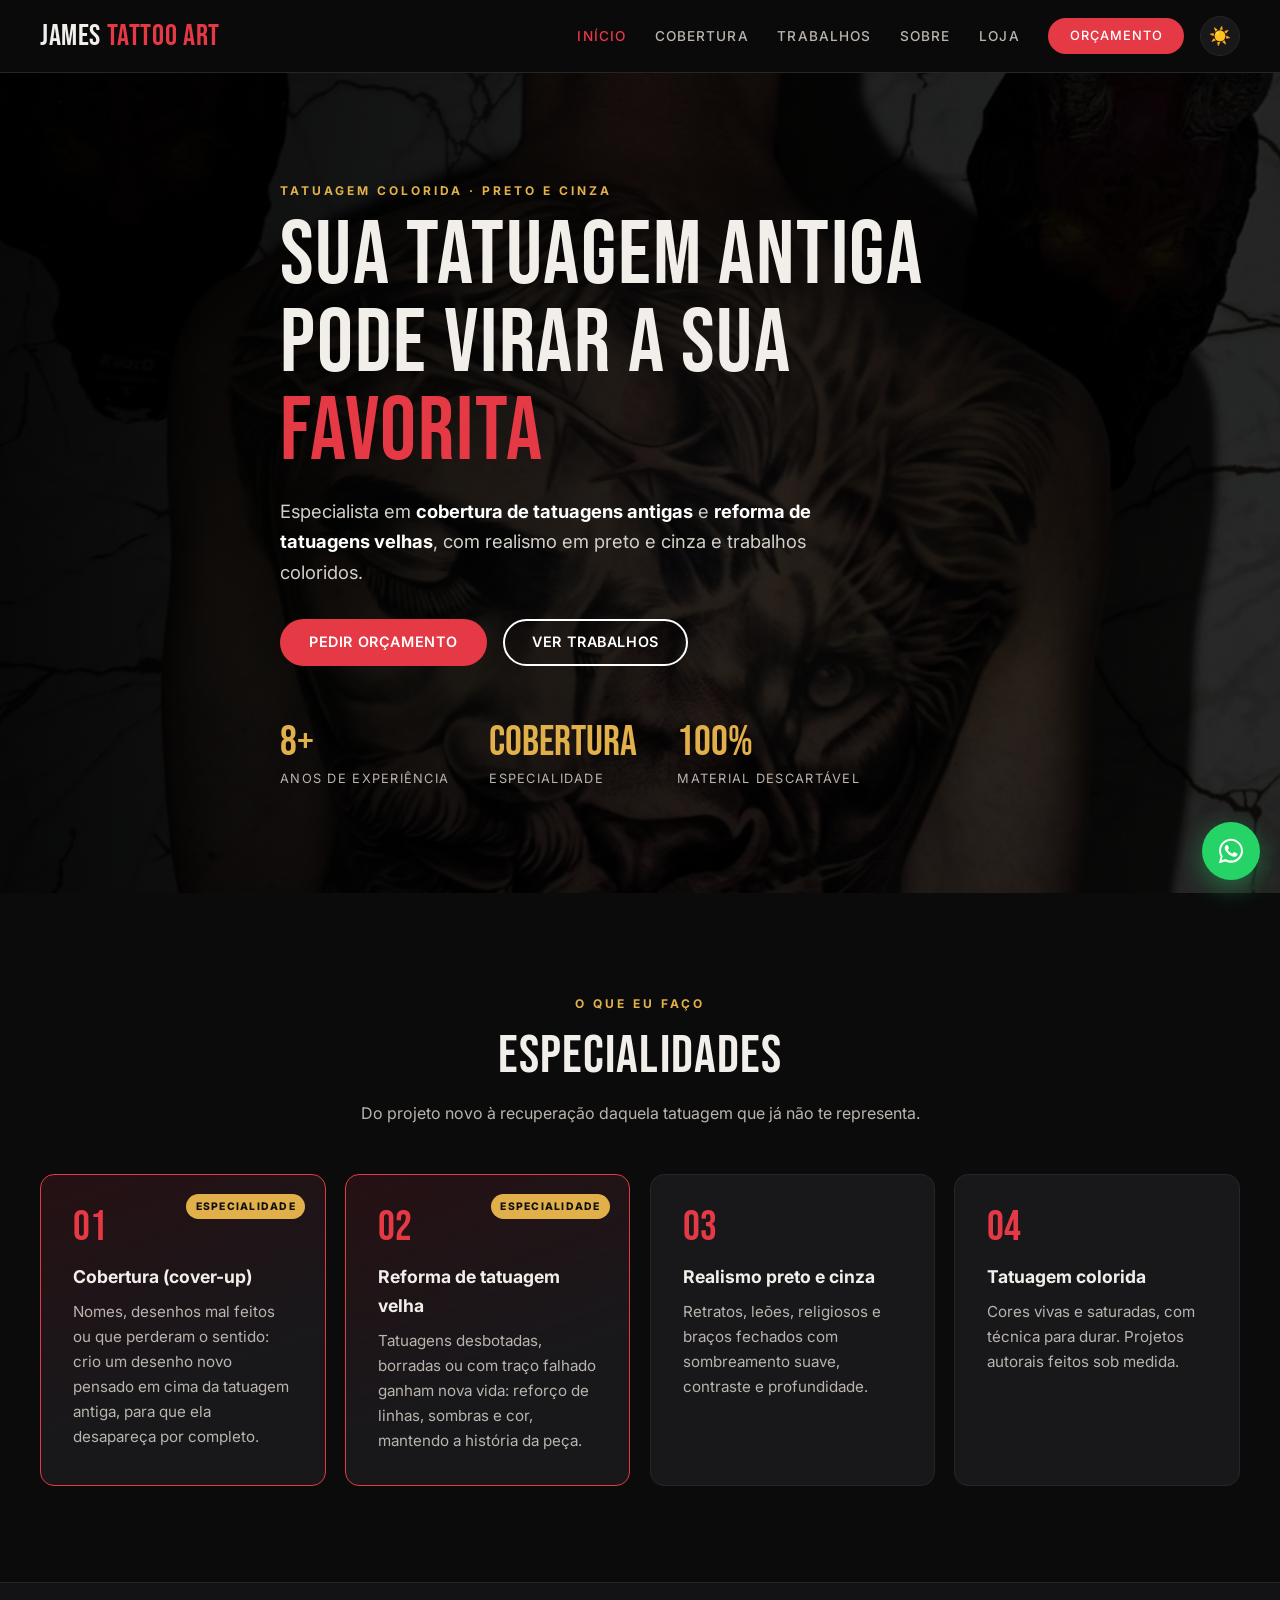
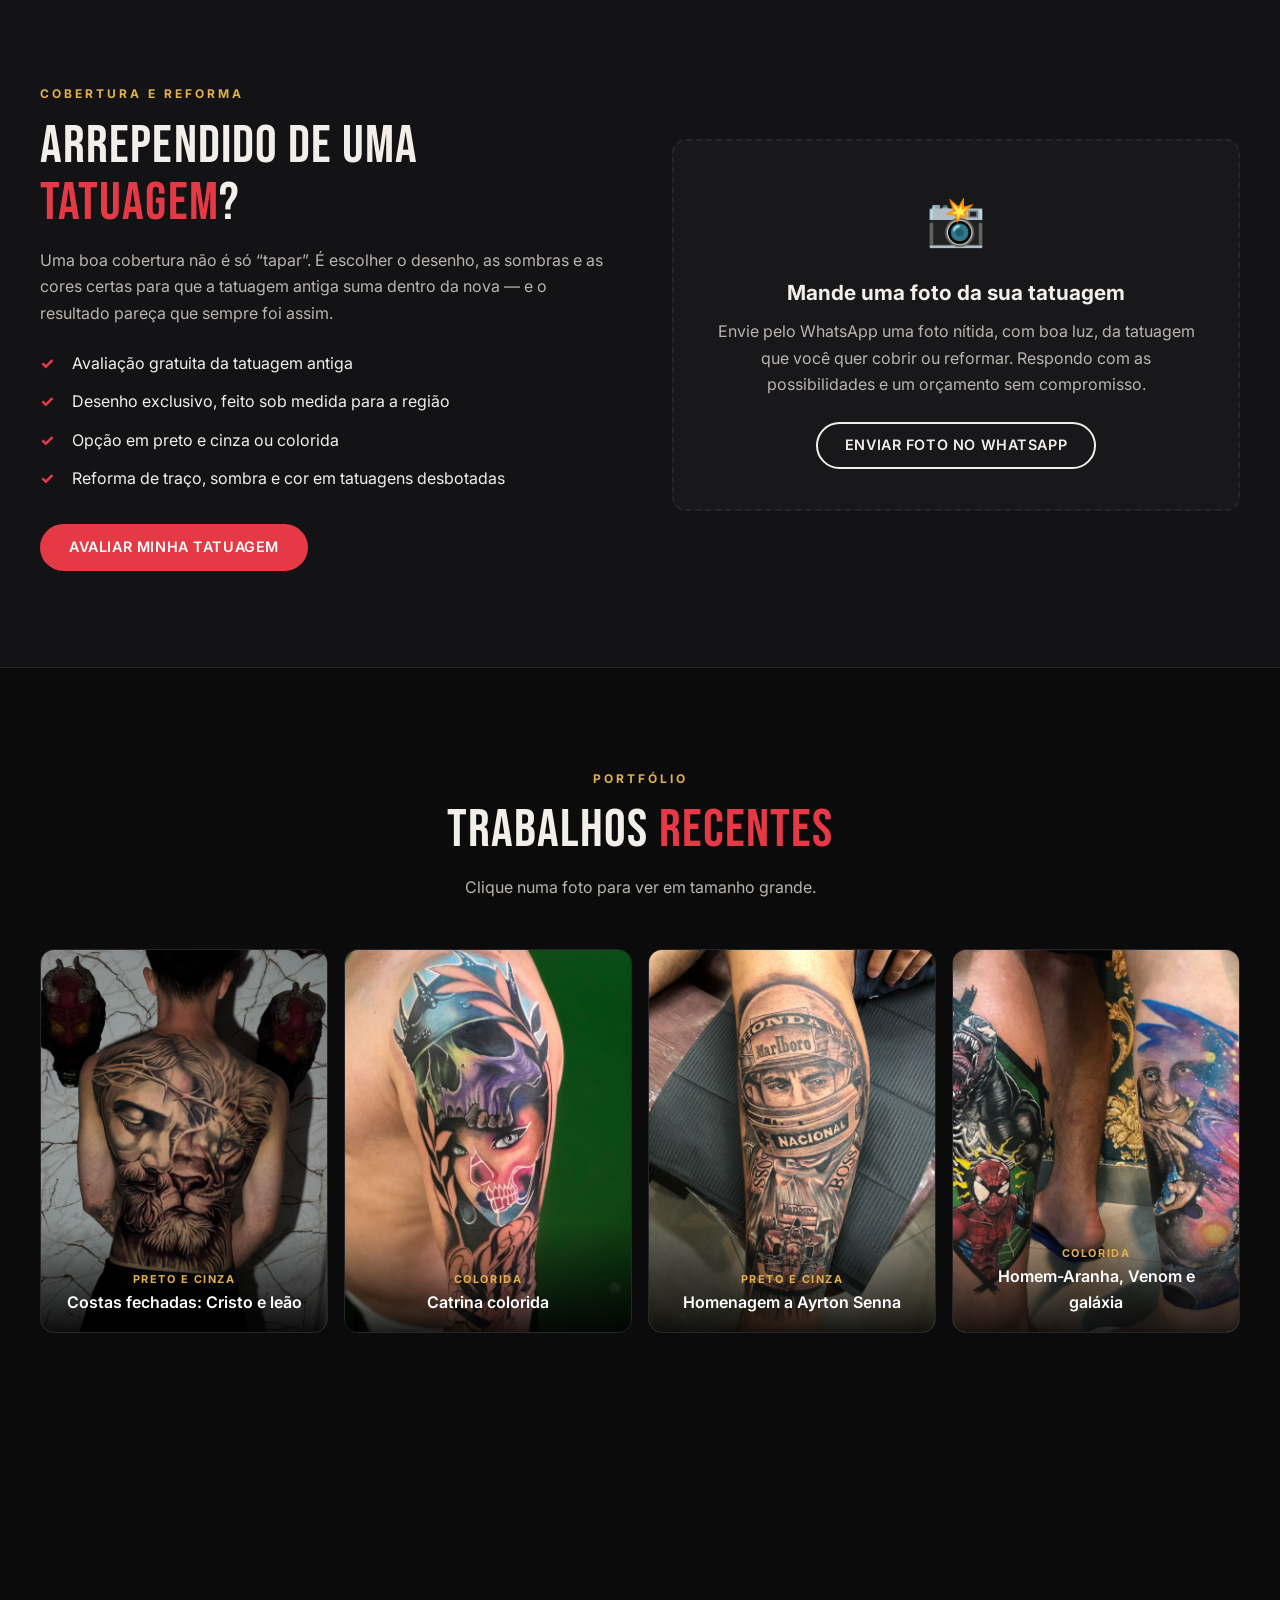
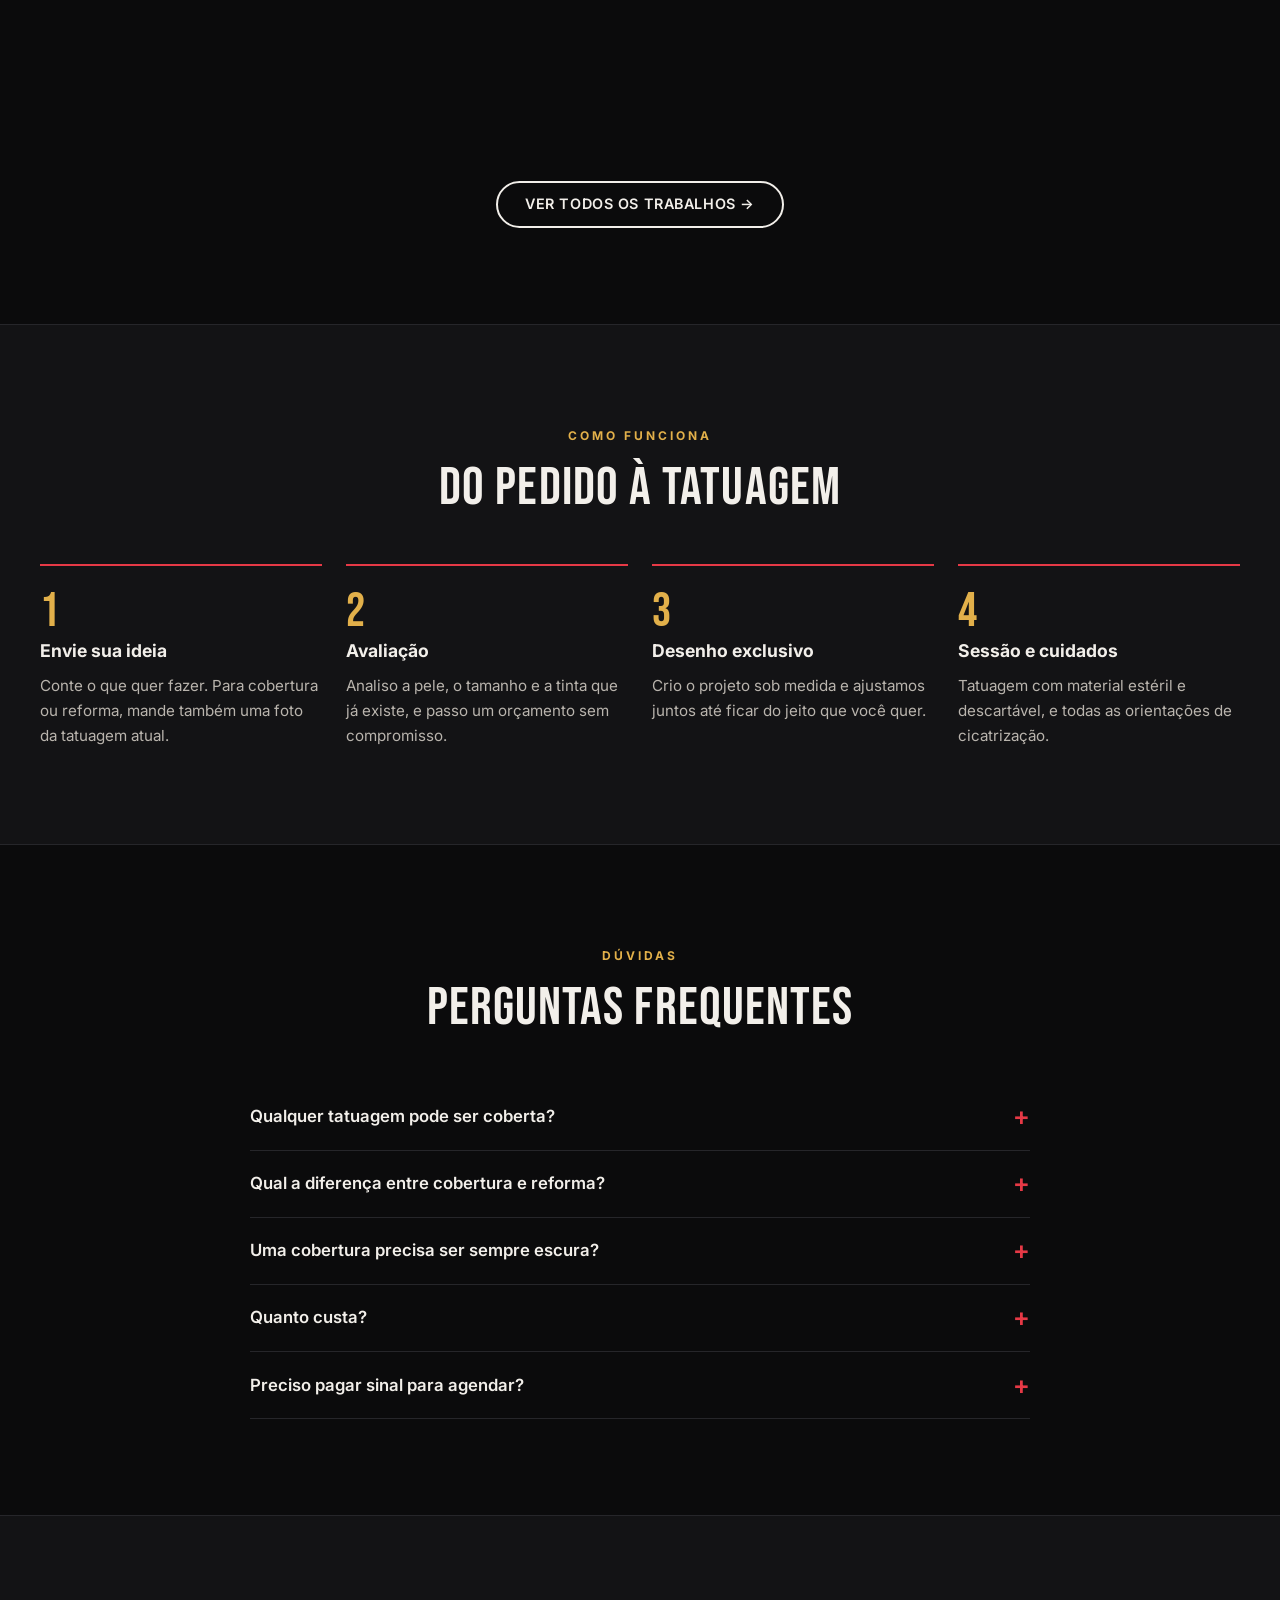
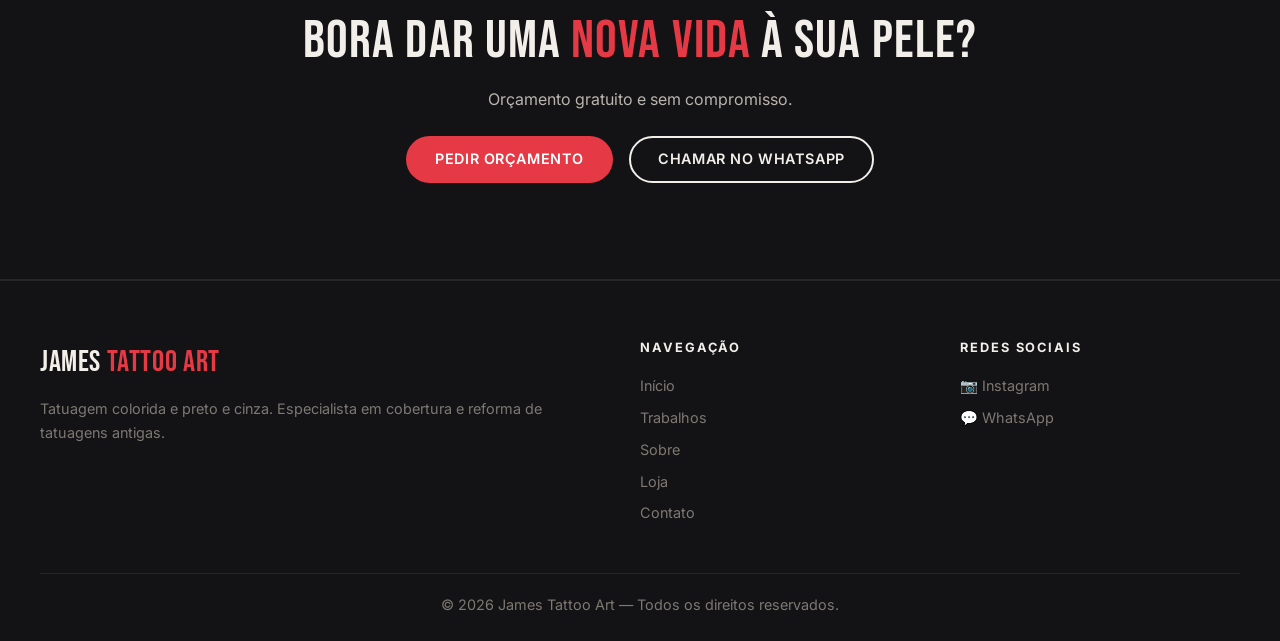
==== commit e4b5c1ee: "Nome da marca: James Tattoo Art e Instagram @james.tattooart" ====
--- a/index.html
+++ b/index.html
@@ -3,8 +3,8 @@
 <head>
   <meta charset="UTF-8">
   <meta name="viewport" content="width=device-width, initial-scale=1.0">
-  <title>Studio James | Tatuagem colorida, preto e cinza e cobertura</title>
-  <meta name="description" content="Studio James: tatuagem colorida e realismo preto e cinza. Especialista em cobertura de tatuagens antigas e reforma de tatuagens velhas.">
+  <title>James Tattoo Art | Tatuagem colorida, preto e cinza e cobertura</title>
+  <meta name="description" content="James Tattoo Art: tatuagem colorida e realismo preto e cinza. Especialista em cobertura de tatuagens antigas e reforma de tatuagens velhas.">
   <link rel="preconnect" href="https://fonts.googleapis.com">
   <link rel="preconnect" href="https://fonts.gstatic.com" crossorigin>
   <link href="https://fonts.googleapis.com/css2?family=Bebas+Neue&family=Inter:wght@400;500;600;700;800&display=swap" rel="stylesheet">
@@ -14,7 +14,7 @@
 
 <header class="header">
   <div class="container header__inner">
-    <a href="index.html" class="logo">Studio <span>James</span></a>
+    <a href="index.html" class="logo">James <span>Tattoo Art</span></a>
     <nav class="nav">
       <a href="index.html" class="active">Início</a>
       <a href="index.html#cobertura">Cobertura</a>
@@ -188,7 +188,7 @@
   <div class="container">
     <div class="footer-content">
       <div>
-        <a href="index.html" class="logo">Studio <span>James</span></a>
+        <a href="index.html" class="logo">James <span>Tattoo Art</span></a>
         <p>Tatuagem colorida e preto e cinza. Especialista em cobertura e reforma de tatuagens antigas.</p>
       </div>
       <div>
@@ -206,7 +206,7 @@
       </div>
     </div>
     <div class="footer-bottom">
-      <p>© <span id="year"></span> Studio James — Todos os direitos reservados.</p>
+      <p>© <span id="year"></span> James Tattoo Art — Todos os direitos reservados.</p>
     </div>
   </div>
 </footer>
